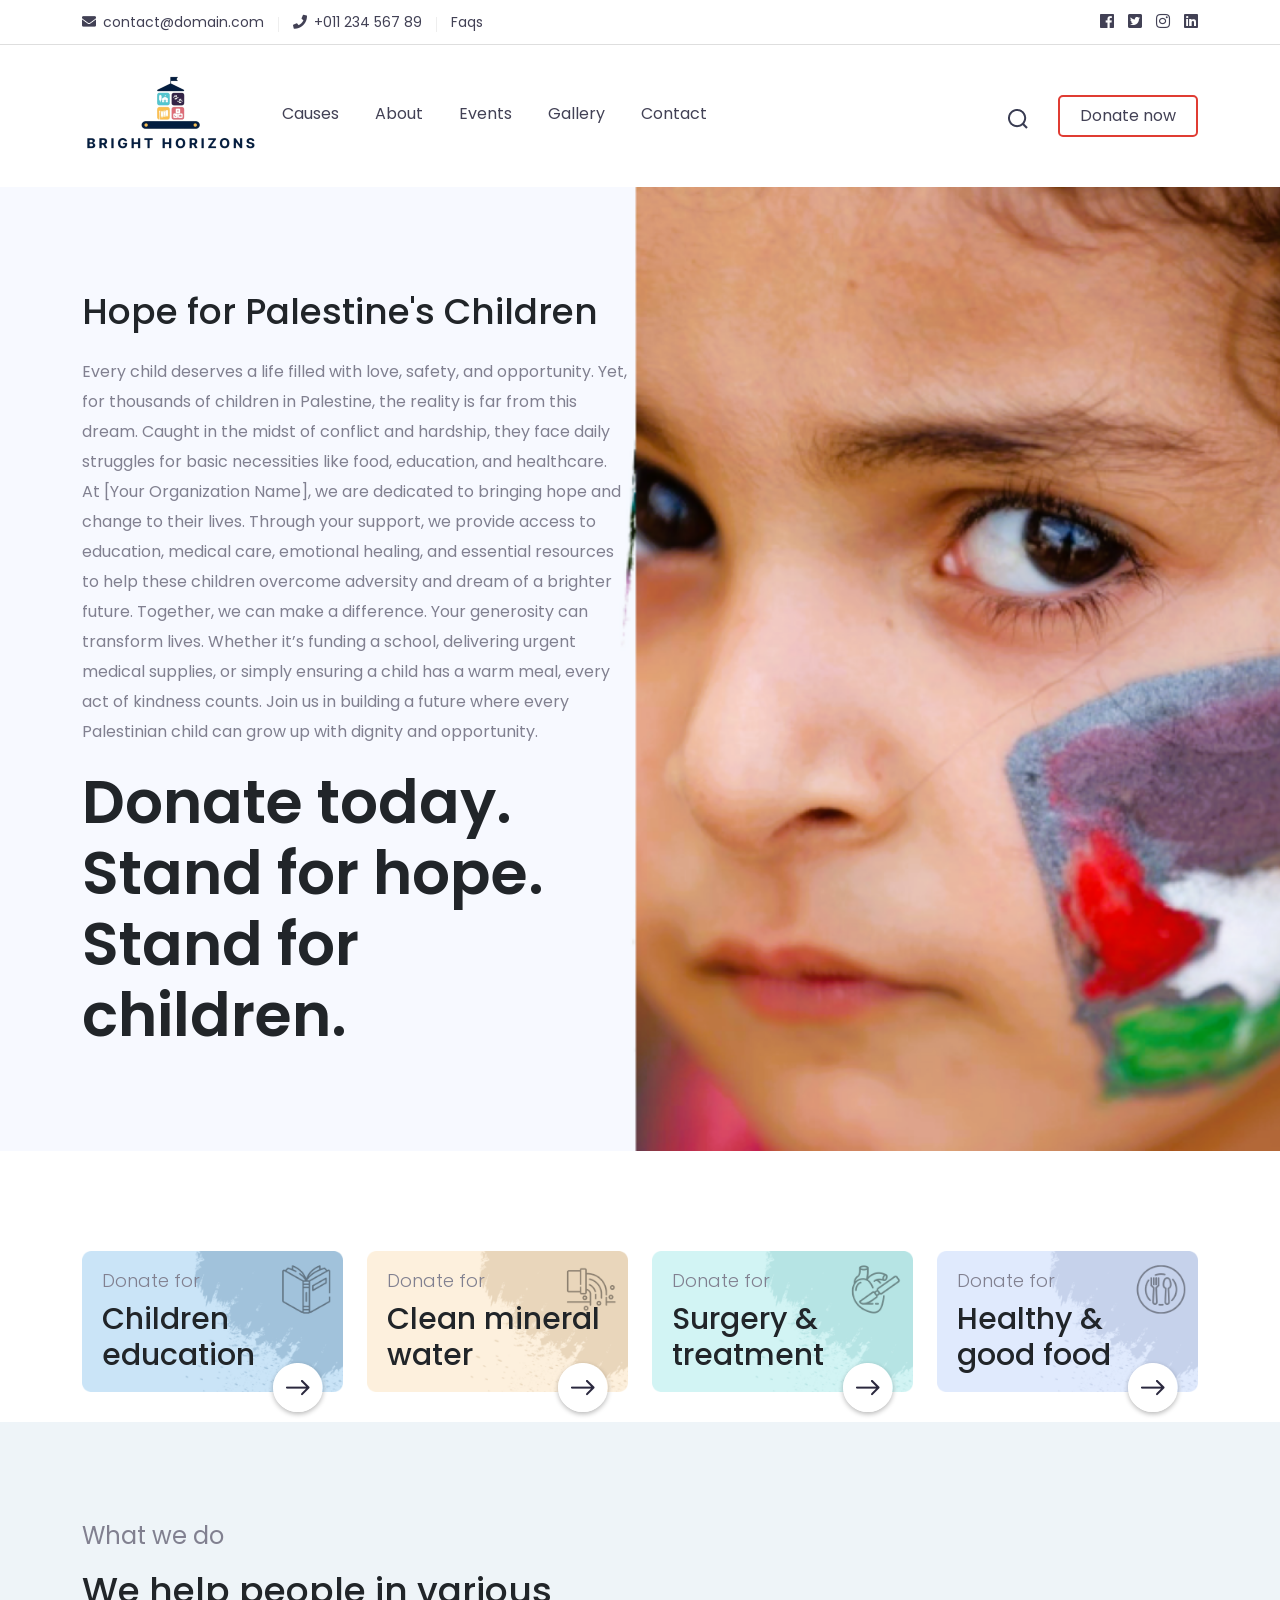
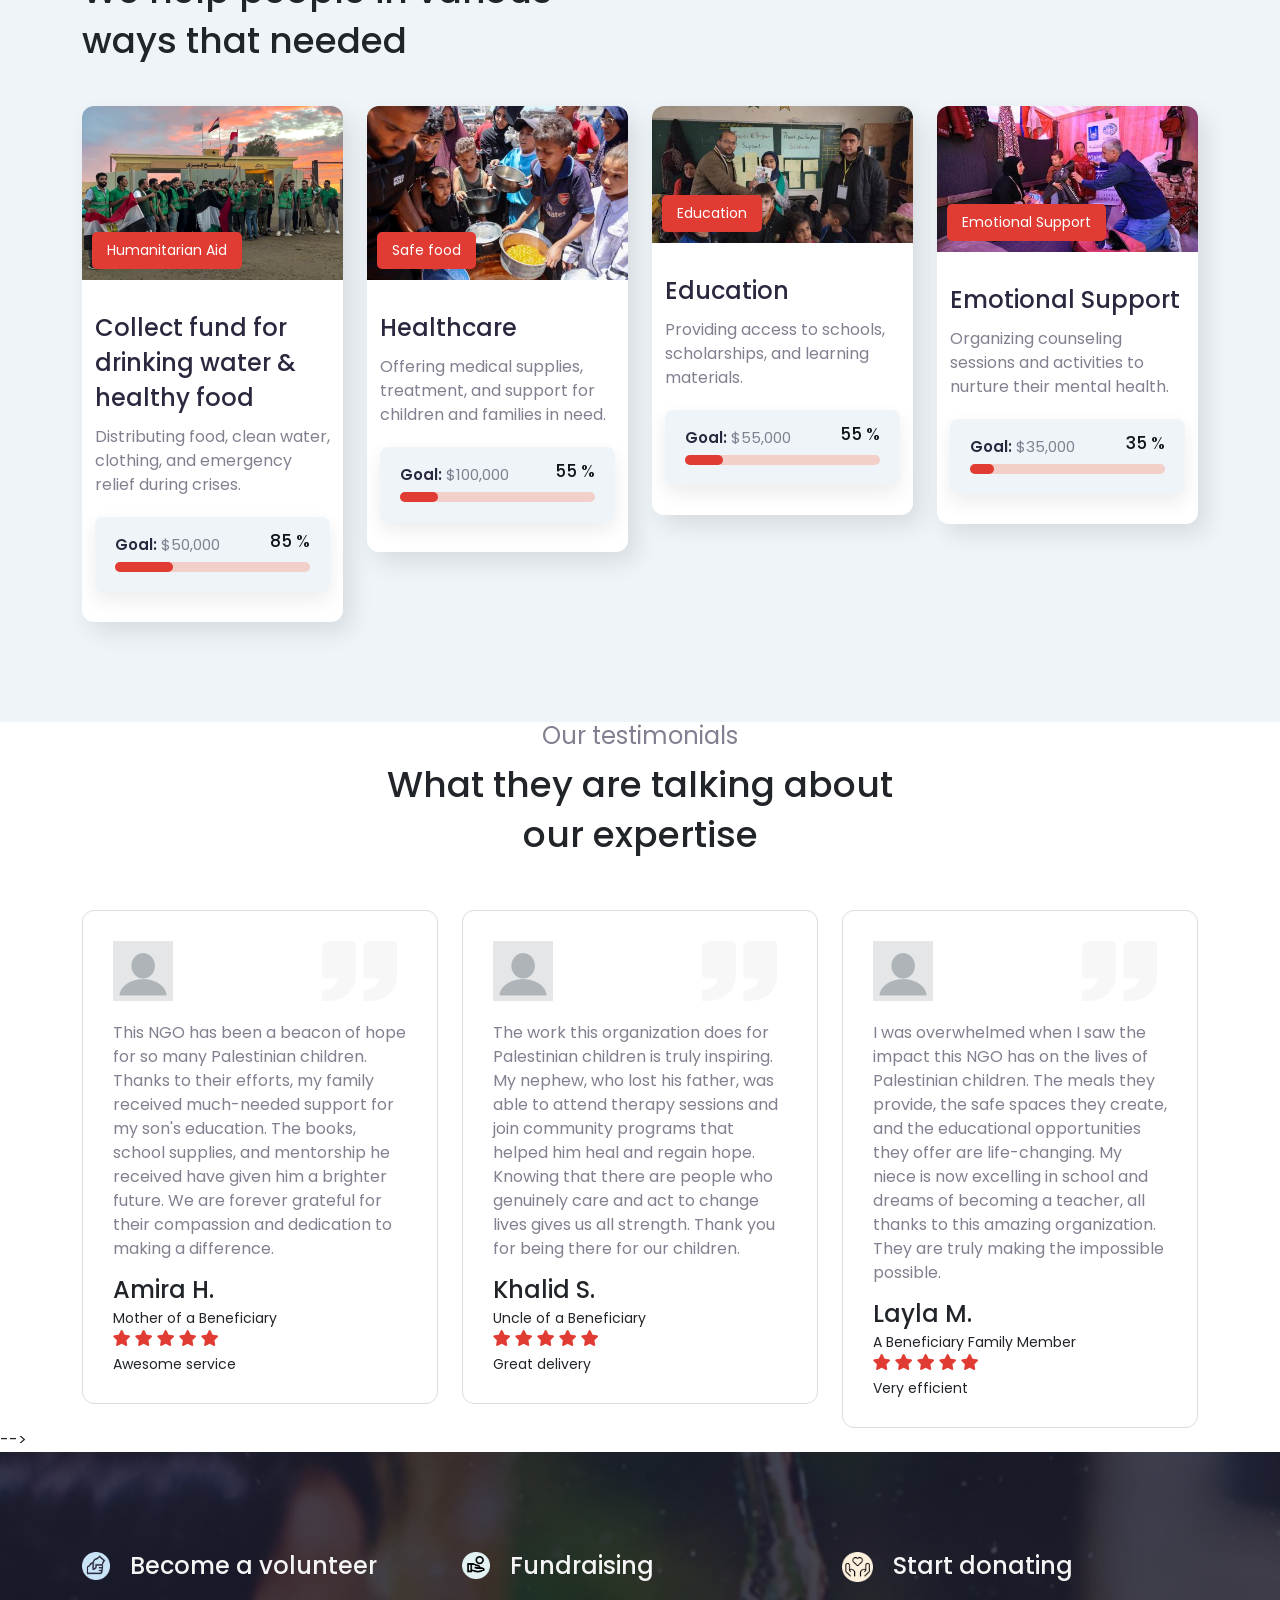
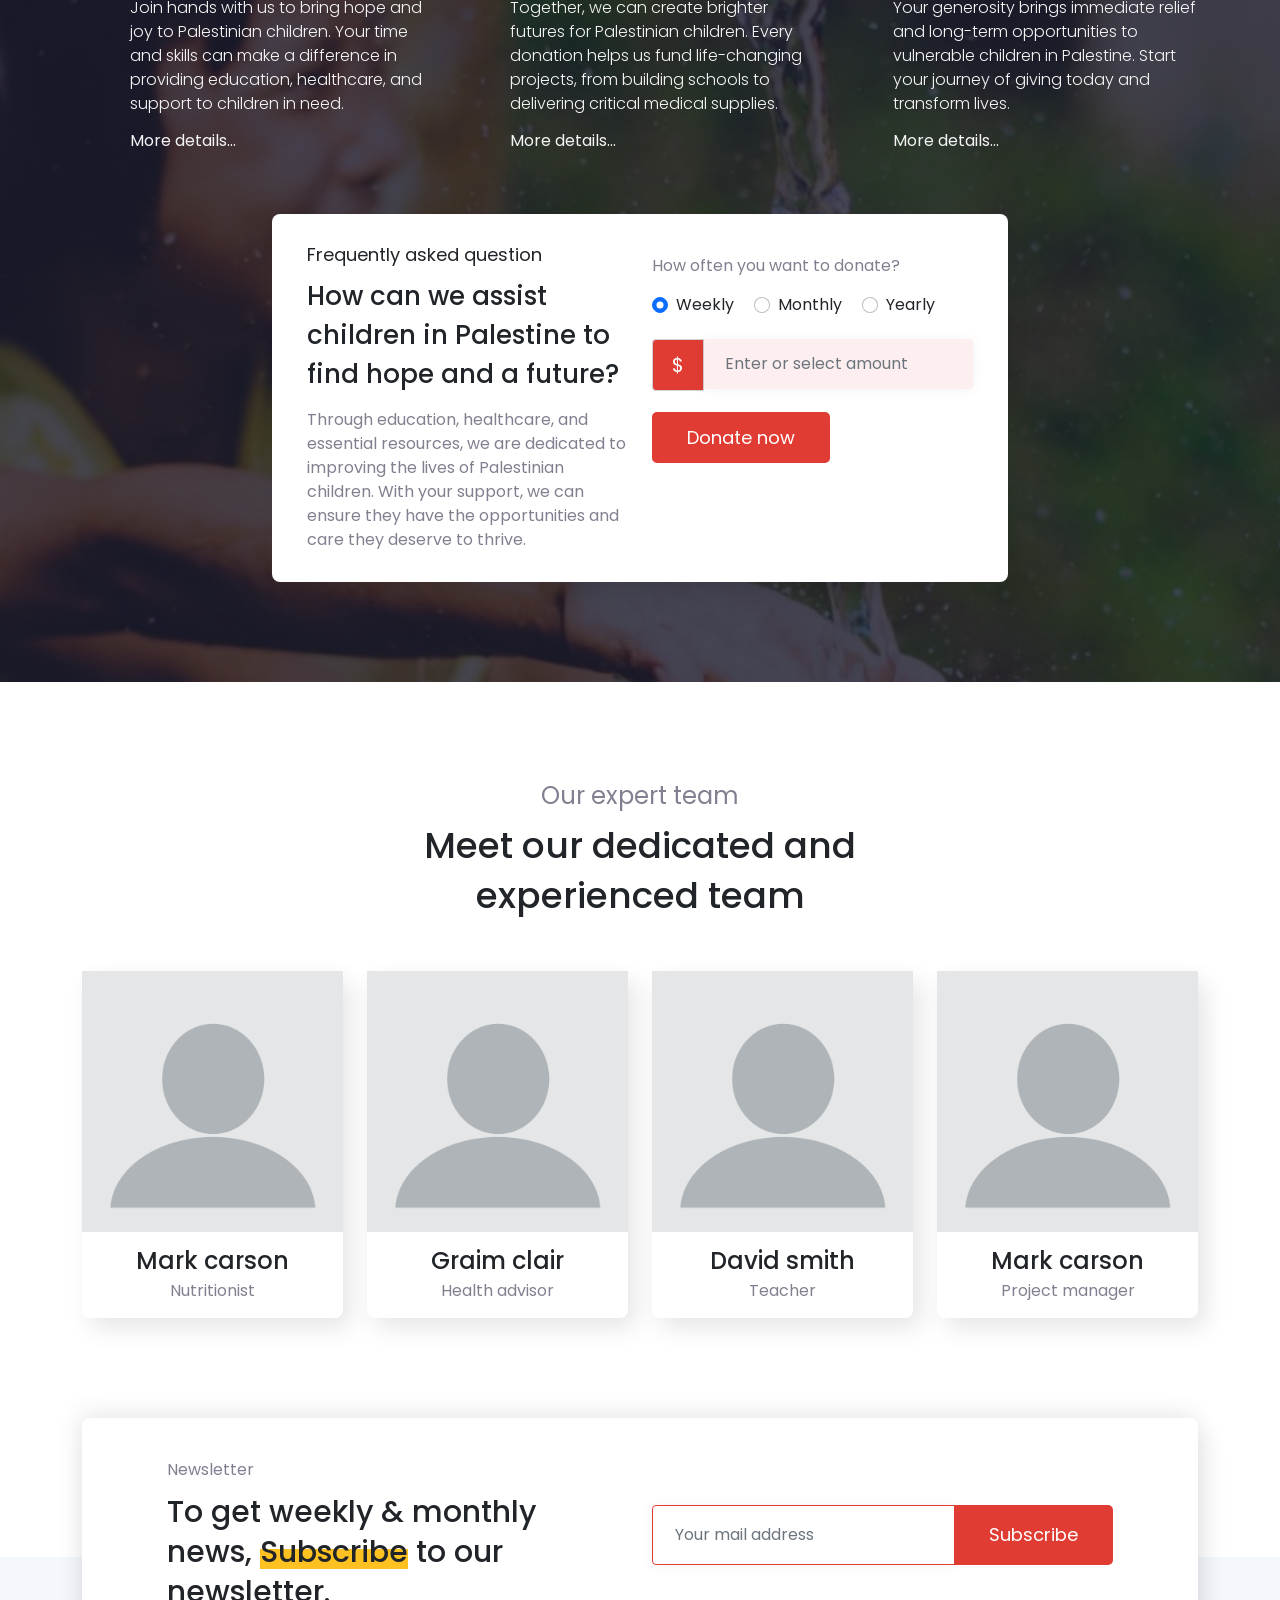
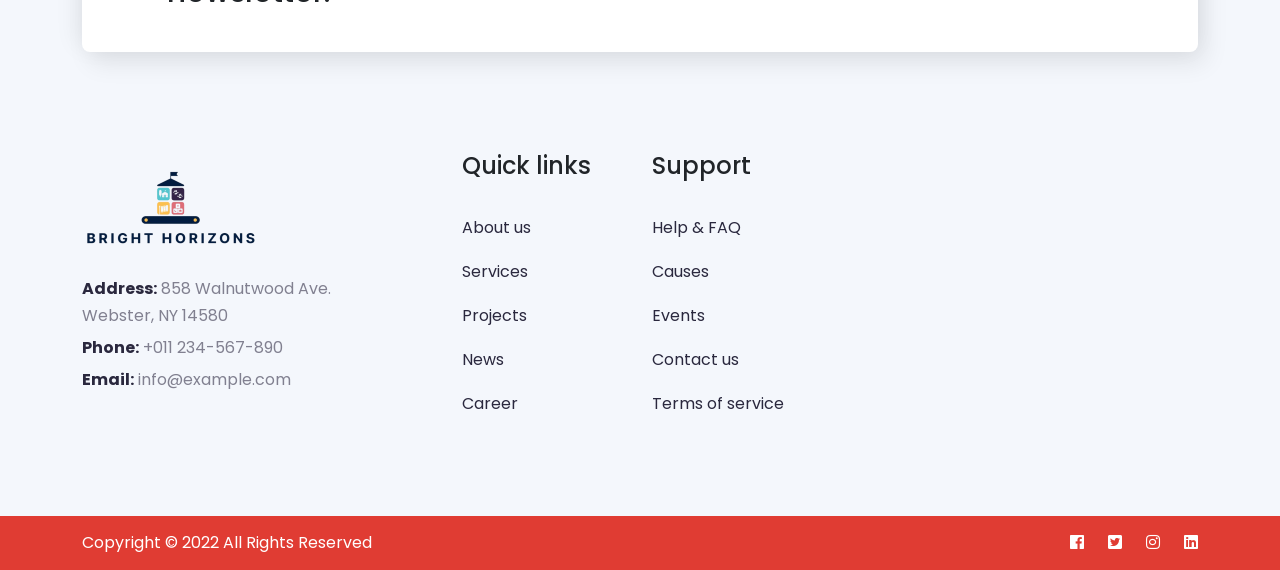
==== index.html @ 4567ab43 "Initial commit" ====
<!DOCTYPE html>
<html lang="zxx">


<!-- Mirrored from andit.co/projects/html/jago-welfare/index-3.html by HTTrack Website Copier/3.x [XR&CO'2014], Tue, 05 Nov 2024 15:38:52 GMT -->
<head>
    <meta charset="utf-8">
    <meta name="viewport" content="width=device-width, initial-scale=1, shrink-to-fit=no">
    <!-- Title -->
    <title>Home - Jago Welfare </title>
    <!-- Bootstrap css -->
    <link rel="stylesheet" href="assets/css/bootstrap.min.css" />
    <!-- animate css -->
    <link rel="stylesheet" href="assets/css/animate.min.css" />
    <!-- Fontawesome css -->
    <link rel="stylesheet" href="assets/css/fontawesome.all.min.css" />
    <!-- owl.carousel css -->
    <link rel="stylesheet" href="assets/css/owl.carousel.min.css" />
    <!-- owl.theme.default css -->
    <link rel="stylesheet" href="assets/css/owl.theme.default.min.css" />
    <!-- Magnific popup css -->
    <link rel="stylesheet" href="assets/css/magnific-popup.min.css" />
    <!-- navber css -->
    <link rel="stylesheet" href="assets/css/navber.css" />
    <!-- meanmenu css -->
    <link rel="stylesheet" href="assets/css/meanmenu.css" />
    <!-- Style css -->
    <link rel="stylesheet" href="assets/css/style.css" />
    <!-- Responsive css -->
    <link rel="stylesheet" href="assets/css/responsive.css" />
    <!-- Favicon -->
    <link rel="icon" type="image/png" href="assets/img/favicon.png">
</head>

<body>
    <!-- preloader Area -->
    <div class="preloader">
        <div class="d-table">
            <div class="d-table-cell">
                <div class="lds-spinner">
                    <div></div>
                    <div></div>
                    <div></div>
                    <div></div>
                    <div></div>
                    <div></div>
                    <div></div>
                    <div></div>
                    <div></div>
                    <div></div>
                    <div></div>
                    <div></div>
                </div>
            </div>
        </div>
    </div>

    <!-- Header Area -->
    <div class="main_header_arae" id="header-placeholder"></div>

    <!-- search -->
    <div class="search-overlay">
        <div class="d-table">
            <div class="d-table-cell">
                <div class="search-overlay-layer"></div>
                <div class="search-overlay-layer"></div>
                <div class="search-overlay-layer"></div>
                <div class="search-overlay-close">
                    <span class="search-overlay-close-line"></span>
                    <span class="search-overlay-close-line"></span>
                </div>
                <div class="search-overlay-form">
                    <form>
                        <input type="text" class="input-search" placeholder="Search here...">
                        <button type="button"><i class="fas fa-search"></i></button>
                    </form>
                </div>
            </div>
        </div>
    </div>

    <!-- Banner Area -->
    <section id="home_three_banner">
        <div class="container">
            <div class="row">
                <div class="col-lg-6 col-md-10 col-sm-12 col-12">
                    <div class="banner_three_text">
                        <h2>Hope for Palestine's Children</h2>
                        
                        <p>Every child deserves a life filled with love, safety, and opportunity. 
                            Yet, for thousands of children in Palestine, the reality is far from this 
                            dream. Caught in the midst of conflict and hardship, they face daily 
                            struggles for basic necessities like food, education, and healthcare.
                            At [Your Organization Name], we are dedicated to bringing hope and 
                            change to their lives. Through your support, we provide access to 
                            education, medical care, emotional healing, and essential resources 
                            to help these children overcome adversity and dream of a brighter future.
                            Together, we can make a difference.
                            Your generosity can transform lives. Whether it’s funding a school, 
                            delivering urgent medical supplies, or simply ensuring a child has a 
                            warm meal, every act of kindness counts. Join us in building a future 
                            where every Palestinian child can grow up with dignity and opportunity.</p>
                            <h1>Donate today. Stand for hope. Stand for children.</h1>
                        <!-- <div class="home_three_banner_button">
                            <a href="about.html" class="btn btn_theme btn_md">Learn more</a>
                            <a href="https://vimeo.com/45830194" class="vedio_btn popup-vimeo"><i
                                    class="fa fa-play"></i>How we work</a>
                        </div> -->
                    </div>
                </div>
            </div>
        </div>
    </section>

    <!-- About Top Area -->
    <section id="about_three_top_area" class="section_padding_top">
        <div class="container">
            <div class="row">
                <div class="col-lg-3 col-md-6 col-sm-6 col-12">
                    <div class="about_three_top_boxed">
                        <div class="about_three_top_boxed_img">
                            <img src="assets/img/home-3/common/about-top-1.png" alt="img">
                        </div>
                        <div class="about_three_top_boxed_text">
                            <h5>Donate for</h5>
                            <h3>Children <span>education</span></h3>
                        </div>
                        <div class="about_three_top_boxed_icon">
                            <a href="make-donation.html"><img src="assets/img/icon/arrow_right.png" alt="img"></a>
                        </div>
                    </div>
                </div>
                <div class="col-lg-3 col-md-6 col-sm-6 col-12">
                    <div class="about_three_top_boxed">
                        <div class="about_three_top_boxed_img">
                            <img src="assets/img/home-3/common/about-top-2.png" alt="img">
                        </div>
                        <div class="about_three_top_boxed_text">
                            <h5>Donate for</h5>
                            <h3>Clean mineral <span>water</span></h3>
                        </div>
                        <div class="about_three_top_boxed_icon">
                            <a href="make-donation.html"><img src="assets/img/icon/arrow_right.png" alt="img"></a>
                        </div>
                    </div>
                </div>
                <div class="col-lg-3 col-md-6 col-sm-6 col-12">
                    <div class="about_three_top_boxed">
                        <div class="about_three_top_boxed_img">
                            <img src="assets/img/home-3/common/about-top-3.png" alt="img">
                        </div>
                        <div class="about_three_top_boxed_text">
                            <h5>Donate for</h5>
                            <h3>Surgery & <span>treatment</span></h3>
                        </div>
                        <div class="about_three_top_boxed_icon">
                            <a href="make-donation.html"><img src="assets/img/icon/arrow_right.png" alt="img"></a>
                        </div>
                    </div>
                </div>
                <div class="col-lg-3 col-md-6 col-sm-6 col-12">
                    <div class="about_three_top_boxed">
                        <div class="about_three_top_boxed_img">
                            <img src="assets/img/home-3/common/about-top-4.png" alt="img">
                        </div>
                        <div class="about_three_top_boxed_text">
                            <h5>Donate for</h5>
                            <h3>Healthy & <span> good food</span></h3>
                        </div>
                        <div class="about_three_top_boxed_icon">
                            <a href="make-donation.html"><img src="assets/img/icon/arrow_right.png" alt="img"></a>
                        </div>
                    </div>
                </div>
            </div>
        </div>
    </section>

    <!-- Service Area -->
    <section id="service_area_thre" class="section_padding bg-color">
        <div class="container">
            <div class="row align-items-center">
                <div class="col-lg-6">
                    <div class="service_three_heading">
                        <h3>What we do</h3>
                        <h2>We help people in various ways that needed</h2>
                    </div>
                </div>
                
            </div>
            <div class="row">
                <div class="col-lg-3 col-md-4 col-sm-12 col-12">
                    <div class="case_boxed_wrapper causes_boxed_three">
                        <div class="case_boxed_img">
                            <a href="causes.html"><img src="assets/img/causes/causes1.png" alt="img"></a>
                            <span class="causes_badge bg-theme">Humanitarian Aid</span>
                        </div>
                        <div class="causes_boxed_text">
                            <div class="causes_boxed_text_left">
                                <h3><a href="causes.html">Collect fund for drinking water & healthy food</a></h3>
                                <p>Distributing food, clean water, clothing, and emergency relief during crises.</p>
                            </div>
                            <div class="class-full causes_pro_bar progress_bar">
                                <div class="class-full-bar-box">
                                    <h3 class="h3-title">Goal: <span>$50,000</span></h3>
                                    <div class="class-full-bar-percent">
                                        <h2><span class="counting-data" data-count="85">85</span>
                                            <span>%</span>
                                        </h2>
                                    </div>
                                    <div class="skill-bar class-bar" data-width="85%">
                                        <div class="skill-bar-inner class-bar-in"></div>
                                    </div>
                                </div>
                            </div>
                        </div>
                    </div>
                </div>
                <div class="col-lg-3 col-md-4 col-sm-12 col-12">
                    <div class="case_boxed_wrapper causes_boxed_three">
                        <div class="case_boxed_img">
                            <a href="causes.html"><img src="assets/img/causes/causes3.jpg" alt="img"></a>
                            <span class="causes_badge bg-theme">Safe food</span>
                        </div>
                        <div class="causes_boxed_text">
                            <div class="causes_boxed_text_left">
                                <h3><a href="causes.html">Healthcare</a></h3>
                                <p>Offering medical supplies, treatment, and support for children and families in need.</p>
                            </div>
                            <div class="class-full causes_pro_bar progress_bar">
                                <div class="class-full-bar-box">
                                    <h3 class="h3-title">Goal: <span>$100,000</span></h3>
                                    <div class="class-full-bar-percent">
                                        <h2><span class="counting-data" data-count="55">55</span>
                                            <span>%</span>
                                        </h2>
                                    </div>
                                    <div class="skill-bar class-bar" data-width="55%">
                                        <div class="skill-bar-inner class-bar-in"></div>
                                    </div>
                                </div>
                            </div>
                        </div>
                    </div>
                </div>
                <div class="col-lg-3 col-md-4 col-sm-12 col-12">
                    <div class="case_boxed_wrapper causes_boxed_three">
                        <div class="case_boxed_img">
                            <a href="causes.html"><img src="assets/img/causes/causes2.jpg" alt="img"></a>
                            <span class="causes_badge bg-theme">Education</span>
                        </div>
                        <div class="causes_boxed_text">
                            <div class="causes_boxed_text_left">
                                <h3><a href="causes.html">Education</a></h3>
                                <p>Providing access to schools, scholarships, and learning materials.</p>
                            </div>
                            <div class="class-full causes_pro_bar progress_bar">
                                <div class="class-full-bar-box">
                                    <h3 class="h3-title">Goal: <span>$55,000</span></h3>
                                    <div class="class-full-bar-percent">
                                        <h2><span class="counting-data" data-count="55">55</span>
                                            <span>%</span>
                                        </h2>
                                    </div>
                                    <div class="skill-bar class-bar" data-width="55%">
                                        <div class="skill-bar-inner class-bar-in"></div>
                                    </div>
                                </div>
                            </div>
                        </div>
                    </div>
                </div>
                <div class="col-lg-3 col-md-4 col-sm-12 col-12">
                    <div class="case_boxed_wrapper causes_boxed_three">
                        <div class="case_boxed_img">
                            <a href="causes.html"><img src="assets/img/causes/causes4.jpg" alt="img"></a>
                            <span class="causes_badge bg-theme">Emotional Support</span>
                        </div>
                        <div class="causes_boxed_text">
                            <div class="causes_boxed_text_left">
                                <h3><a href="causes.html">Emotional Support</a></h3>
                                <p>Organizing counseling sessions and activities to nurture their mental health.</p>
                            </div>
                            <div class="class-full causes_pro_bar progress_bar">
                                <div class="class-full-bar-box">
                                    <h3 class="h3-title">Goal: <span>$35,000</span></h3>
                                    <div class="class-full-bar-percent">
                                        <h2><span class="counting-data" data-count="35">35</span>
                                            <span>%</span>
                                        </h2>
                                    </div>
                                    <div class="skill-bar class-bar" data-width="35%">
                                        <div class="skill-bar-inner class-bar-in"></div>
                                    </div>
                                </div>
                            </div>
                        </div>
                    </div>
                </div>
            </div>
        </div>
    </section>

        <div class="container">
            <div class="row">
                <div class="col-lg-6 offset-lg-3 col-md-12 col-sm-12 col-12">
                    <div class="section_heading_two">
                        <h3>Our testimonials</h3>
                        <h2>What they are talking about our expertise</h2>
                    </div>
                </div>
            </div>
            <div class="row">
                <div class="col-lg-4 col-md-6 col-sm-12 col-12">
                    <div class="testimonial_three_boxed">
                        <img src="assets/img/home-3/common/quate.png" alt="icon" class="test_quate_area">
                        <img src="assets/img/home-3/common/test-4.png" alt="img">
                        <p>This NGO has been a beacon of hope for so many Palestinian children. 
                            Thanks to their efforts, my family received much-needed support for 
                            my son's education. The books, school supplies, and mentorship he received 
                            have given him a brighter future. We are forever grateful for their compassion 
                            and dedication to making a difference.</p>
                        <div class="test_three_bottom">
                            <div class="test_three_bottom_left">
                                <h3>Amira H. </h3>
                                <h6>Mother of a Beneficiary</h6>
                            </div>
                            <div class="test_three_bottom_right">
                                <div class="test_three_icon">
                                    <i class="fas fa-star"></i>
                                    <i class="fas fa-star"></i>
                                    <i class="fas fa-star"></i>
                                    <i class="fas fa-star"></i>
                                    <i class="fas fa-star"></i>
                                </div>
                                <h6>Awesome service</h6>
                            </div>
                        </div>
                    </div>
                </div>
                <div class="col-lg-4 col-md-6 col-sm-12 col-12">
                    <div class="testimonial_three_boxed">
                        <img src="assets/img/home-3/common/quate.png" alt="icon" class="test_quate_area">
                        <img src="assets/img/home-3/common/test-4.png" alt="img">
                        <p>The work this organization does for Palestinian children is truly inspiring. 
                            My nephew, who lost his father, was able to attend therapy sessions and join 
                            community programs that helped him heal and regain hope. Knowing that there 
                            are people who genuinely care and act to change lives gives us all strength. 
                            Thank you for being there for our children.</p>
                        <div class="test_three_bottom">
                            <div class="test_three_bottom_left">
                                <h3>Khalid S.</h3>
                                <h6>Uncle of a Beneficiary</h6>
                            </div>
                            <div class="test_three_bottom_right">
                                <div class="test_three_icon">
                                    <i class="fas fa-star"></i>
                                    <i class="fas fa-star"></i>
                                    <i class="fas fa-star"></i>
                                    <i class="fas fa-star"></i>
                                    <i class="fas fa-star"></i>
                                </div>
                                <h6>Great delivery</h6>
                            </div>
                        </div>
                    </div>
                </div>
                <div class="col-lg-4 col-md-6 col-sm-12 col-12">
                    <div class="testimonial_three_boxed">
                        <img src="assets/img/home-3/common/quate.png" alt="icon" class="test_quate_area">
                        <img src="assets/img/home-3/common/test-4.png" alt="img">
                        <p>I was overwhelmed when I saw the impact this NGO has on the lives of 
                            Palestinian children. The meals they provide, the safe spaces they create, 
                            and the educational opportunities they offer are life-changing. My niece 
                            is now excelling in school and dreams of becoming a teacher, all thanks to 
                            this amazing organization. They are truly making the impossible possible.</p>
                        <div class="test_three_bottom">
                            <div class="test_three_bottom_left">
                                <h3>Layla M.</h3>
                                <h6>A Beneficiary Family Member</h6>
                            </div>
                            <div class="test_three_bottom_right">
                                <div class="test_three_icon">
                                    <i class="fas fa-star"></i>
                                    <i class="fas fa-star"></i>
                                    <i class="fas fa-star"></i>
                                    <i class="fas fa-star"></i>
                                    <i class="fas fa-star"></i>
                                </div>
                                <h6>Very efficient</h6>
                            </div>
                        </div>
                    </div>
                </div>
            </div>
        </div>
    </section> -->

    <!-- Middel Area -->
    <section id="middel_area_wrapper" class="section_padding">
        <div class="container">
            <div class="row">
                <div class="col-lg-4">
                    <div class="middel_area_Wrapper_box">
                        <div class="middel_area_box_icon">
                            <img src="assets/img/icon/hands.png" alt="img">
                        </div>
                        <div class="middel_area_box_text">
                            <h3>Become a volunteer</h3>
                            <p>Join hands with us to bring hope and joy to Palestinian children. 
                                Your time and skills can make a difference in providing education, 
                                healthcare, and support to children in need.</p>
                            <a href="about.html">More details...</a>
                        </div>
                    </div>
                </div>
                <div class="col-lg-4">
                    <div class="middel_area_Wrapper_box">
                        <div class="middel_area_box_icon">
                            <img src="assets/img/icon/hand-ronud.png" alt="img">
                        </div>
                        <div class="middel_area_box_text">
                            <h3>Fundraising</h3>
                            <p>Together, we can create brighter futures for Palestinian children. 
                                Every donation helps us fund life-changing projects, from building 
                                schools to delivering critical medical supplies.</p>
                            <a href="about.html">More details...</a>
                        </div>
                    </div>
                </div>
                <div class="col-lg-4">
                    <div class="middel_area_Wrapper_box">
                        <div class="middel_area_box_icon">
                            <img src="assets/img/icon/hand-love.png" alt="img">
                        </div>
                        <div class="middel_area_box_text">
                            <h3>Start donating</h3>
                            <p>Your generosity brings immediate relief and long-term 
                                opportunities to vulnerable children in Palestine. Start 
                                your journey of giving today and transform lives.</p>
                            <a href="about.html">More details...</a>
                        </div>
                    </div>
                </div>
            </div>
            <div class="row">
                <div class="col-lg-8 offset-lg-2">
                    <div class="middal_area_center_wrapper">
                        <div class="row">
                            <div class="col-lg-6">
                                <div class="middal_area_center_left">
                                    <h5>Frequently asked question</h5>
                                    <h3>How can we assist children in Palestine to find hope and a future?</h3>
                                    <p>Through education, healthcare, and essential resources, we 
                                        are dedicated to improving the lives of Palestinian children. 
                                        With your support, we can ensure they have the opportunities 
                                        and care they deserve to thrive.</p>

                                </div>
                            </div>
                            <div class="col-lg-6">
                                <div class="middal_area_center_right">
                                    <div class="donate_two_right_wrapper">
                                        <p>How often you want to donate?</p>
                                        <div class="donate_form_two">
                                            <form action="#!">
                                                <div class="donate_monthly_wrapper">
                                                    <div class="form-check">
                                                        <input class="form-check-input" type="radio"
                                                            name="flexRadioDefault" id="flexRadioDefault1" checked>
                                                        <label class="form-check-label" for="flexRadioDefault1">
                                                            Weekly
                                                        </label>
                                                    </div>
                                                    <div class="form-check">
                                                        <input class="form-check-input" type="radio"
                                                            name="flexRadioDefault" id="flexRadioDefault2">
                                                        <label class="form-check-label" for="flexRadioDefault2">
                                                            Monthly
                                                        </label>
                                                    </div>
                                                    <div class="form-check">
                                                        <input class="form-check-input" type="radio"
                                                            name="flexRadioDefault" id="flexRadioDefault3">
                                                        <label class="form-check-label" for="flexRadioDefault3">
                                                            Yearly
                                                        </label>
                                                    </div>
                                                </div>
                                                <div class="input-group mb-3">
                                                    <span class="input-group-text">$</span>
                                                    <input type="text" class="form-control"
                                                        placeholder="Enter or select amount">
                                                </div>
                                                <div class="donate_submit_btn">
                                                    <button class="btn btn_theme btn_md">Donate now</button>
                                                </div>
                                            </form>
                                        </div>
                                    </div>
                                </div>
                            </div>
                        </div>
                    </div>
                </div>
            </div>
        </div>
    </section>

    <!-- Team Area -->
    <section id="team_area_three" class="section_padding">
        <div class="container">
            <div class="row">
                <div class="col-lg-6 offset-lg-3 col-md-12 col-sm-12 col-12">
                    <div class="section_heading_two">
                        <h3>Our expert team</h3>
                        <h2>Meet our dedicated and experienced team</h2>
                    </div>
                </div>
            </div>
            <div class="row">
                <div class="col-lg-3 col-md-6 col-sm-12 col-12">
                   <div class="team_area_three">
                        <div class="team_area_three_img">
                            <img src="assets/img/home-3/team/blank-profile-picture-973460_1920.png" alt="img">
                            <ul >
                                <li><a href="%21.html#"><i class="fab fa-facebook-f"></i></a></li>
                                <li><a href="%21.html#"><i class="fab fa-twitter"></i></a></li>
                                <li><a href="%21.html#"><i class="fab fa-instagram"></i></a></li>
                                <li><a href="%21.html#"><i class="fab fa-linkedin-in"></i></a></li>
                            </ul>
                        </div>
                        <div class="team_area_three_content">
                            <h3>Mark carson</h3>
                            <p>Nutritionist</p>
                        </div>
                   </div>
                </div>
                <div class="col-lg-3 col-md-6 col-sm-12 col-12">
                    <div class="team_area_three">
                         <div class="team_area_three_img">
                             <img src="assets/img/home-3/team/blank-profile-picture-973460_1920.png" alt="img">
                             <ul >
                                <li><a href="%21.html#"><i class="fab fa-facebook-f"></i></a></li>
                                <li><a href="%21.html#"><i class="fab fa-twitter"></i></a></li>
                                <li><a href="%21.html#"><i class="fab fa-instagram"></i></a></li>
                                <li><a href="%21.html#"><i class="fab fa-linkedin-in"></i></a></li>
                            </ul>
                         </div>
                         <div class="team_area_three_content">
                             <h3>Graim clair</h3>
                             <p>Health advisor</p>
                         </div>
                    </div>
                 </div>
                 <div class="col-lg-3 col-md-6 col-sm-12 col-12">
                    <div class="team_area_three">
                         <div class="team_area_three_img">
                             <img src="assets/img/home-3/team/blank-profile-picture-973460_1920.png" alt="img">
                             <ul >
                                <li><a href="%21.html#"><i class="fab fa-facebook-f"></i></a></li>
                                <li><a href="%21.html#"><i class="fab fa-twitter"></i></a></li>
                                <li><a href="%21.html#"><i class="fab fa-instagram"></i></a></li>
                                <li><a href="%21.html#"><i class="fab fa-linkedin-in"></i></a></li>
                            </ul>
                         </div>
                         <div class="team_area_three_content">
                             <h3>David smith</h3>
                             <p>Teacher</p>
                         </div>
                    </div>
                 </div>
                 <div class="col-lg-3 col-md-6 col-sm-12 col-12">
                    <div class="team_area_three">
                         <div class="team_area_three_img">
                             <img src="assets/img/home-3/team/blank-profile-picture-973460_1920.png" alt="img">
                             <ul >
                                <li><a href="%21.html#"><i class="fab fa-facebook-f"></i></a></li>
                                <li><a href="%21.html#"><i class="fab fa-twitter"></i></a></li>
                                <li><a href="%21.html#"><i class="fab fa-instagram"></i></a></li>
                                <li><a href="%21.html#"><i class="fab fa-linkedin-in"></i></a></li>
                            </ul>
                         </div>
                         <div class="team_area_three_content">
                             <h3>Mark carson</h3>
                             <p>Project manager</p>
                         </div>
                    </div>
                 </div>
            </div>
        </div>
    </section>


    <!-- Subscribe Area -->
    <div id="footer-placeholder"></div>
    <script src="assets/js/jquery.min.js"></script>
    <!-- Bootstrap js -->
    <script src="assets/js/bootstrap.bundle.js"></script>
    <!-- Meanu js -->
    <script src="assets/js/jquery.meanmenu.js"></script>
    <!-- Magnific Popup js -->
    <script src="assets/js/jquery.magnific-popup.min.js"></script>
    <!-- owl carousel js -->
    <script src="assets/js/owl.carousel.min.js"></script>
    <!-- wow.js -->
    <script src="assets/js/wow.min.js"></script>
    <!-- waypoints.js -->
    <script src="assets/js/waypoints.min.js"></script>
    <!-- counterup.js -->
    <script src="assets/js/jquery.counterup.min.js"></script>
    <!-- Custom js -->
    <script src="assets/js/custom.js"></script>
    <script src="assets/js/custom-progress-bar.js"></script>
    <script src="assets/js/custom-scroll-count.js"></script>
    <script src="assets/js/video.js"></script>
    <script src="assets/js/loader.js"></script>

</body>


<!-- Mirrored from andit.co/projects/html/jago-welfare/index-3.html by HTTrack Website Copier/3.x [XR&CO'2014], Tue, 05 Nov 2024 15:39:10 GMT -->
</html>
---- assets/css/navber.css ----
.topbar-area {
    padding-top: 10px;
    padding-bottom: 10px;
    border-bottom: 1px solid #00000021;
    background-color: transparent;
}

.topbar-list {
    padding: 0;
    margin-bottom: 0
}

.topbar-list li {
    position: relative;
    list-style-type: none;
    display: inline-block;
    color: var(--navber-color);
    margin-right: 25px;
    font-size: 14px;
}


.topbar-list li::before {
    content: "";
    position: absolute;
    top: 5px;
    right: -15px;
    width: 1px;
    height: 15px;
    background-color: #dbdbdb78;
}

.topbar-list li:last-child::before {
    display: none
}

.topbar-list li:last-child {
    margin-right: 0
}

.topbar-list li a {
    color: var(--navber-color);
}

.topbar-list li a:hover {
    color: var(--main-color);
}

.topbar-list li i {
    color: var(--navber-color);
    padding-right: 7px;
}

.topbar-list-right {
    text-align: right;
}

.topbar-list-right li {
    position: relative;
    display: inline-flex;
    margin-right: 10px;
    font-size: 16px;
}

.topbar-list-right li:last-child {
    margin-right: 0px;
}

.topbar-list-right li a {
    color: var(--navber-color);
}

.topbar-list-right li a:hover {
    color: var(--main-color);
}

.main-responsive-nav {
    display: none;
}

.main_header_arae {
    width: 100%;
    z-index: 9999;
    background: #fff;
}

.main-navbar {
    padding: 12px 0;
    position: relative
}

.main-navbar::before {
    position: absolute;
    content: "";
    right: 0;
    top: 0;
    width: 385px;
    height: 100%;
    background-color: var(--optional-color)
}

.main-navbar .navbar {
    -webkit-transition: var(--transition);
    transition: var(--transition);
    padding: 0
}

.main-navbar .navbar .navbar-brand {
    padding: 0 0px 0 0;
    margin: 0;
}

.main-navbar .navbar ul {
    padding-left: 115px;
    list-style-type: none;
    margin-bottom: 0
}

.main-navbar .navbar .navbar-nav .nav-item {
    position: relative;
    margin-left: 15px;
    margin-right: 30px;
}

.main-navbar .navbar .navbar-nav .nav-item a {
    color: #424155;
    font-size: 16px;
    font-weight: 400;
    padding-left: 0;
    padding-right: 0;
    padding-top: 0px;
    padding-bottom: 5px;
    -webkit-transition: var(--transition);
    transition: var(--transition);
    font-family: 'Poppins', sans-serif;
}

.main-navbar .navbar .navbar-nav .nav-item a i {
    font-size: 14px;
    position: relative;
    top: 1px;
    display: inline-block;
    margin-left: 2px;
    margin-right: 0px;
}

.main-navbar .navbar .navbar-nav .nav-item a:hover {
    color: var(--main-color);
}

.main-navbar .navbar .navbar-nav .nav-item:last-child {
    margin-right: 0
}

.main-navbar .navbar .navbar-nav .nav-item:first-child {
    margin-left: 0
}


.main-navbar .navbar .navbar-nav .nav-item .dropdown-menu {
    border: none;
    top: 40px;
    left: 0;
    z-index: 99;
    opacity: 0;
    width: 230px;
    display: block;
    border-radius: 8px;
    padding: 10px 0;
    margin-top: 15px;
    position: absolute;
    visibility: hidden;
    background: #fff;
    -webkit-transition: all .2s ease-in-out;
    transition: all .2s ease-in-out;
    -webkit-box-shadow: 0 0 15px 0 rgba(0, 0, 0, .1);
    box-shadow: 0 0 15px 0 rgba(0, 0, 0, .1)
}

.main-navbar .navbar .navbar-nav .nav-item .dropdown-menu li {
    margin: 0;
    padding: 10px 25px
}


.main-navbar .navbar .navbar-nav .nav-item .dropdown-menu li a {
    padding: 0;
    display: inline-block;
    color: var(--navber-color);
    font-size: 15px;
    font-weight: 500;
    position: relative;
    padding-bottom: 5px;
}

.main-navbar .navbar .navbar-nav .nav-item a:before {
    content: "";
    width: 0;
    height: 1px;
    bottom: 0;
    position: absolute;
    left: auto;
    right: 0;
    z-index: -1;
    -webkit-transition: width .5s cubic-bezier(.25, .8, .25, 1) 0s;
    transition: width .5s cubic-bezier(.25, .8, .25, 1) 0s;
    background: var(--main-color)
}


.main-navbar .navbar .navbar-nav .nav-item a:hover:before,
.main-navbar .navbar .navbar-nav .nav-item a:focus:before,
.main-navbar .navbar .navbar-nav .nav-item a.active:before {
    width: 100%;
    left: 0;
    right: auto
}

.main-navbar .navbar .navbar-nav .nav-item a.active {
    color: var(--main-color);
}

.main-navbar .navbar .navbar-nav .nav-item .dropdown-menu li .dropdown-menu {
    top: 0;
    opacity: 0;
    right: -230px;
    left: auto;
    margin-top: 15px;
    visibility: hidden
}

.main-navbar .navbar .navbar-nav .nav-item .dropdown-menu li .dropdown-menu li a {
    color: var(--navber-color)
}

.main-navbar .navbar .navbar-nav .nav-item .dropdown-menu li a:hover,
.main-navbar .navbar .navbar-nav .nav-item .dropdown-menu li a:focus,
.main-navbar .navbar .navbar-nav .nav-item .dropdown-menu li a.active {
    color: var(--main-color)
}

.main-navbar .navbar .navbar-nav .nav-item .dropdown-menu li .dropdown-menu li a:hover,
.main-navbar .navbar .navbar-nav .nav-item .dropdown-menu li .dropdown-menu li a:focus,
.main-navbar .navbar .navbar-nav .nav-item .dropdown-menu li .dropdown-menu li a.active {
    color: var(--main-color)
}

.main-navbar .navbar .navbar-nav .nav-item .dropdown-menu li .dropdown-menu li .dropdown-menu {
    top: 0;
    opacity: 0;
    left: 230px;
    visibility: hidden
}

.main-navbar .navbar .navbar-nav .nav-item .dropdown-menu li .dropdown-menu li .dropdown-menu li a {
    color: var(--navber-color)
}

.main-navbar .navbar .navbar-nav .nav-item .dropdown-menu li .dropdown-menu li .dropdown-menu li a:hover,
.main-navbar .navbar .navbar-nav .nav-item .dropdown-menu li .dropdown-menu li .dropdown-menu li a:focus,
.main-navbar .navbar .navbar-nav .nav-item .dropdown-menu li .dropdown-menu li .dropdown-menu li a.active {
    color: var(--navber-color)
}

.main-navbar .navbar .navbar-nav .nav-item .dropdown-menu li .dropdown-menu li .dropdown-menu li .dropdown-menu {
    top: 0;
    opacity: 0;
    left: -230px;
    visibility: hidden
}

.main-navbar .navbar .navbar-nav .nav-item .dropdown-menu li .dropdown-menu li .dropdown-menu li .dropdown-menu li a {
    color: var(--navber-color)
}

.main-navbar .navbar .navbar-nav .nav-item .dropdown-menu li .dropdown-menu li .dropdown-menu li .dropdown-menu li a:hover,
.main-navbar .navbar .navbar-nav .nav-item .dropdown-menu li .dropdown-menu li .dropdown-menu li .dropdown-menu li a:focus,
.main-navbar .navbar .navbar-nav .nav-item .dropdown-menu li .dropdown-menu li .dropdown-menu li .dropdown-menu li a.active {
    color: var(--main-color)
}

.main-navbar .navbar .navbar-nav .nav-item .dropdown-menu li .dropdown-menu li .dropdown-menu li .dropdown-menu li .dropdown-menu {
    top: 0;
    opacity: 0;
    left: 230px;
    visibility: hidden
}

.main-navbar .navbar .navbar-nav .nav-item .dropdown-menu li .dropdown-menu li .dropdown-menu li .dropdown-menu li .dropdown-menu li a {
    color: var(--navber-color)
}

.main-navbar .navbar .navbar-nav .nav-item .dropdown-menu li .dropdown-menu li .dropdown-menu li .dropdown-menu li .dropdown-menu li a:hover,
.main-navbar .navbar .navbar-nav .nav-item .dropdown-menu li .dropdown-menu li .dropdown-menu li .dropdown-menu li .dropdown-menu li a:focus,
.main-navbar .navbar .navbar-nav .nav-item .dropdown-menu li .dropdown-menu li .dropdown-menu li .dropdown-menu li .dropdown-menu li a.active {
    color: var(--main-color)
}

.main-navbar .navbar .navbar-nav .nav-item .dropdown-menu li .dropdown-menu li .dropdown-menu li .dropdown-menu li .dropdown-menu li .dropdown-menu {
    top: 0;
    opacity: 0;
    left: -230px;
    visibility: hidden
}

.main-navbar .navbar .navbar-nav .nav-item .dropdown-menu li .dropdown-menu li .dropdown-menu li .dropdown-menu li .dropdown-menu li .dropdown-menu li a {
    color: var(--navber-color)
}

.main-navbar .navbar .navbar-nav .nav-item .dropdown-menu li .dropdown-menu li .dropdown-menu li .dropdown-menu li .dropdown-menu li .dropdown-menu li a:hover,
.main-navbar .navbar .navbar-nav .nav-item .dropdown-menu li .dropdown-menu li .dropdown-menu li .dropdown-menu li .dropdown-menu li .dropdown-menu li a:focus,
.main-navbar .navbar .navbar-nav .nav-item .dropdown-menu li .dropdown-menu li .dropdown-menu li .dropdown-menu li .dropdown-menu li .dropdown-menu li a.active {
    color: #000
}

.main-navbar .navbar .navbar-nav .nav-item .dropdown-menu li .dropdown-menu li .dropdown-menu li .dropdown-menu li .dropdown-menu li .dropdown-menu li .dropdown-menu {
    top: 0;
    opacity: 0;
    left: 230px;
    visibility: hidden
}

.main-navbar .navbar .navbar-nav .nav-item .dropdown-menu li .dropdown-menu li .dropdown-menu li .dropdown-menu li .dropdown-menu li .dropdown-menu li .dropdown-menu li a {
    color: var(--navber-color)
}

.main-navbar .navbar .navbar-nav .nav-item .dropdown-menu li .dropdown-menu li .dropdown-menu li .dropdown-menu li .dropdown-menu li .dropdown-menu li .dropdown-menu li a:hover,
.main-navbar .navbar .navbar-nav .nav-item .dropdown-menu li .dropdown-menu li .dropdown-menu li .dropdown-menu li .dropdown-menu li .dropdown-menu li .dropdown-menu li a:focus,
.main-navbar .navbar .navbar-nav .nav-item .dropdown-menu li .dropdown-menu li .dropdown-menu li .dropdown-menu li .dropdown-menu li .dropdown-menu li .dropdown-menu li a.active {
    color: var(--main-color)
}

.main-navbar .navbar .navbar-nav .nav-item .dropdown-menu li .dropdown-menu li .dropdown-menu li .dropdown-menu li .dropdown-menu li .dropdown-menu li.active a {
    color: var(--main-color)
}

.main-navbar .navbar .navbar-nav .nav-item .dropdown-menu li .dropdown-menu li .dropdown-menu li .dropdown-menu li .dropdown-menu li .dropdown-menu li:hover .dropdown-menu {
    opacity: 1;
    visibility: visible
}

.main-navbar .navbar .navbar-nav .nav-item .dropdown-menu li .dropdown-menu li .dropdown-menu li .dropdown-menu li .dropdown-menu li.active a {
    color: var(--main-color)
}

.main-navbar .navbar .navbar-nav .nav-item .dropdown-menu li .dropdown-menu li .dropdown-menu li .dropdown-menu li .dropdown-menu li:hover .dropdown-menu {
    opacity: 1;
    visibility: visible
}

.main-navbar .navbar .navbar-nav .nav-item .dropdown-menu li .dropdown-menu li .dropdown-menu li .dropdown-menu li.active a {
    color: var(--main-color)
}

.main-navbar .navbar .navbar-nav .nav-item .dropdown-menu li .dropdown-menu li .dropdown-menu li .dropdown-menu li:hover .dropdown-menu {
    opacity: 1;
    visibility: visible
}

.main-navbar .navbar .navbar-nav .nav-item .dropdown-menu li .dropdown-menu li .dropdown-menu li.active a {
    color: var(--main-color)
}

.main-navbar .navbar .navbar-nav .nav-item .dropdown-menu li .dropdown-menu li .dropdown-menu li:hover .dropdown-menu {
    opacity: 1;
    visibility: visible
}

.main-navbar .navbar .navbar-nav .nav-item .dropdown-menu li .dropdown-menu li.active a {
    color: var(--main-color)
}

.main-navbar .navbar .navbar-nav .nav-item .dropdown-menu li .dropdown-menu li:hover .dropdown-menu {
    opacity: 1;
    visibility: visible
}

.main-navbar .navbar .navbar-nav .nav-item .dropdown-menu li.active a {
    color: var(--main-color)
}

.main-navbar .navbar .navbar-nav .nav-item .dropdown-menu li:hover .dropdown-menu {
    opacity: 1;
    visibility: visible;
    margin-top: 0
}

.main-navbar .navbar .navbar-nav .nav-item:hover .dropdown-menu {
    opacity: 1;
    visibility: visible;
    margin-top: 0
}

.main-navbar .navbar .others-options {
    margin-left: 25px
}

.main-navbar .navbar .others-options .option-item {
    margin-right: 30px;
    position: relative
}

.main-navbar .navbar .others-options .option-item::before {
    content: "";
    position: absolute;
    top: 5px;
    right: -15px;
    width: 1px;
    height: 15px;
    background-color: #dbdbdb
}

.main-navbar .navbar .others-options .option-item:first-child {
    margin-right: 35px;
}

.main-navbar .navbar .others-options .option-item:first-child::before {
    display: none
}

.main-navbar .navbar .others-options .option-item:last-child {
    margin-right: 0
}

.main-navbar .navbar .others-options .option-item:last-child::before {
    display: none
}

.main-navbar .navbar .others-options .option-item .search-box {
    position: relative;
    top: 2px
}

.main-navbar .navbar .others-options .option-item .search-box i {
    font-size: 22px;
    -webkit-transition: var(--transition);
    transition: var(--transition);
    color: var(--white-color)
}

.main-navbar .navbar .others-options .option-item .search-box i:hover {
    color: var(--main-color)
}

.main-navbar .navbar .others-options .option-item .user-icon {
    position: relative;
    top: 2px
}

.main-navbar .navbar .others-options .option-item .user-icon i {
    font-size: 22px;
    -webkit-transition: var(--transition);
    transition: var(--transition);
    color: #fff
}

.main-navbar .navbar .others-options .option-item .user-icon i:hover {
    color: var(--main-color)
}

.main-navbar .navbar .others-options .option-item .cart-btn {
    position: relative;
    top: 2px
}

.main-navbar .navbar .others-options .option-item .cart-btn i {
    font-size: 22px;
    color: red;
    -webkit-transition: var(--transition);
    transition: var(--transition);
    color: #fff
}

.main-navbar .navbar .others-options .option-item .cart-btn i:hover {
    color: var(--main-color)
}

.main-navbar .navbar .others-options .option-item .cart-btn span {
    position: absolute;
    top: -5px;
    right: -2px;
    display: inline-block;
    height: 15px;
    width: 15px;
    line-height: 15px;
    background-color: var(--navber-color);
    color: #fff;
    text-align: center;
    font-size: 10px;
    border-radius: 50px
}

.main-navbar .navbar .others-options .option-item .language-option {
    padding: 0
}

.main-navbar .navbar .others-options .option-item .language-option button {
    padding: 0;
    background-color: transparent;
    border: none;
    color: #fff;
    font-size: 16px;
    font-weight: 500;
    padding-right: 22px
}

.main-navbar .navbar .others-options .option-item .language-option button::after {
    display: none
}

.main-navbar .navbar .others-options .option-item .language-option button::before {
    content: "\ea4e";
    display: block;
    position: absolute;
    top: 2px;
    right: 0;
    font-size: 15px;
    border-color: #fff;
    font-family: remixicon
}

.main-navbar .navbar .others-options .option-item .language-option .dropdown-menu[style] {
    -webkit-transform: translateY(30px);
    transform: translateY(30px)
}

.main-navbar .navbar .others-options .option-item .language-option .dropdown-menu[data-bs-popper] {
    right: 0;
    left: auto
}

.main-navbar .navbar .others-options .option-item .language-option .language-dropdown-menu {
    border-radius: 5px;
    border: 0;
    background-color: #fff;
    -webkit-box-shadow: 0 0 1.25rem rgba(108, 118, 134, .1);
    box-shadow: 0 0 1.25rem rgba(108, 118, 134, .1);
    padding: 0;
    margin-top: 10px
}

.main-navbar .navbar .others-options .option-item .language-option .language-dropdown-menu .dropdown-item {
    display: -webkit-box;
    display: -ms-flexbox;
    display: flex;
    -webkit-box-align: center;
    -ms-flex-align: center;
    align-items: center;
    color: var(--paragraph-color);
    font-size: var(--font-size);
    font-weight: 500;
    padding: 10px 20px;
    border-bottom: 1px solid #eee
}

.main-navbar .navbar .others-options .option-item .language-option .language-dropdown-menu .dropdown-item:last-child {
    border-bottom: none
}

.main-navbar .navbar .others-options .option-item .language-option .language-dropdown-menu .dropdown-item:active {
    color: #fff;
    background-color: var(--main-color);
}

.navbar-area.is-sticky {
    position: fixed;
    top: 0;
    left: 0;
    width: 100%;
    z-index: 999;
    -webkit-box-shadow: 0 2px 28px 0 rgba(0, 0, 0, .06);
    box-shadow: 0 2px 28px 0 rgba(0, 0, 0, .06);
    background: var(--white-color) !important;
    -webkit-animation: 500ms ease-in-out 0s normal none 1 running fadeInDown;
    animation: 500ms ease-in-out 0s normal none 1 running fadeInDown;
    -webkit-transition: .6s;
    transition: .6s
}

.others-option-for-responsive {
    display: none
}

.others-option-for-responsive .dot-menu {
    padding: 0 10px;
    height: 30px;
    cursor: pointer;
    z-index: 9991;
    position: absolute;
    right: 52px;
    top: -42px;
    font-weight: 400
}

.others-option-for-responsive .dot-menu .inner {
    display: -webkit-box;
    display: -ms-flexbox;
    display: flex;
    -webkit-box-align: center;
    -ms-flex-align: center;
    align-items: center;
    height: 30px
}

.others-option-for-responsive .dot-menu .inner .circle {
    height: 5px;
    width: 5px;
    border-radius: 100%;
    margin: 0 2px;
    -webkit-transition: var(--transition);
    transition: var(--transition);
    background-color: var(--main-color);
}

.others-option-for-responsive .dot-menu:hover .inner .circle {
    background-color: var(--main-color)
}

.others-option-for-responsive .container {
    position: relative
}

.others-option-for-responsive .container .container {
    position: absolute;
    right: 15px;
    top: 15px;
    max-width: 205px;
    background-color: #fff;
    -webkit-box-shadow: 0 0 15px 0 rgba(0, 0, 0, .1);
    box-shadow: 0 0 15px 0 rgba(0, 0, 0, .1);
    margin-left: auto;
    opacity: 0;
    visibility: hidden;
    -webkit-transition: var(--transition);
    transition: var(--transition);
    -webkit-transform: scaleX(0);
    transform: scaleX(0);
    z-index: 2;
    padding: 15px;
    text-align: center
}

.others-option-for-responsive .container .container.active {
    opacity: 1;
    visibility: visible;
    -webkit-transform: scaleX(1);
    transform: scaleX(1)
}

.others-option-for-responsive .option-inner .others-options {
    margin-left: 25px
}

.others-option-for-responsive .option-inner .others-options .option-item {
    margin-right: 30px;
    position: relative
}

.others-option-for-responsive .option-inner .others-options .option-item::before {
    content: "";
    position: absolute;
    top: 5px;
    right: -15px;
    width: 1px;
    height: 15px;
    background-color: #dbdbdb
}

.others-option-for-responsive .option-inner .others-options .option-item:first-child {
    margin-right: 70px
}

.others-option-for-responsive .option-inner .others-options .option-item:first-child::before {
    display: none
}

.others-option-for-responsive .option-inner .others-options .option-item:last-child {
    margin-right: 0
}

.others-option-for-responsive .option-inner .others-options .option-item:last-child::before {
    display: none
}

.others-option-for-responsive .option-inner .others-options .option-item .search-box {
    position: relative;
    top: 2px
}

.others-option-for-responsive .option-inner .others-options .option-item .search-box i {
    font-size: 22px;
    -webkit-transition: var(--transition);
    transition: var(--transition);
    color: #fff
}

.others-option-for-responsive .option-inner .others-options .option-item .search-box i:hover {
    color: #000
}

.others-option-for-responsive .option-inner .others-options .option-item .user-icon {
    position: relative;
    top: 2px
}

.others-option-for-responsive .option-inner .others-options .option-item .user-icon i {
    font-size: 22px;
    -webkit-transition: var(--transition);
    transition: var(--transition);
    color: #fff
}

.others-option-for-responsive .option-inner .others-options .option-item .user-icon i:hover {
    color: #000
}

.others-option-for-responsive .option-inner .others-options .option-item .cart-btn {
    position: relative;
    top: 2px
}

.others-option-for-responsive .option-inner .others-options .option-item .cart-btn i {
    font-size: 22px;
    color: red;
    -webkit-transition: var(--transition);
    transition: var(--transition);
    color: #fff
}

.others-option-for-responsive .option-inner .others-options .option-item .cart-btn i:hover {
    color: #000
}

.others-option-for-responsive .option-inner .others-options .option-item .cart-btn span {
    position: absolute;
    top: -5px;
    right: -2px;
    display: inline-block;
    height: 15px;
    width: 15px;
    line-height: 15px;
    background-color: #000;
    color: #fff;
    text-align: center;
    font-size: 10px;
    border-radius: 50px
}

.others-option-for-responsive .option-inner .others-options .option-item .language-option {
    padding: 0
}

.others-option-for-responsive .option-inner .others-options .option-item .language-option button {
    padding: 0;
    background-color: transparent;
    border: none;
    color: #fff;
    font-size: var(--font-size);
    font-weight: 500;
    padding-right: 22px
}

.others-option-for-responsive .option-inner .others-options .option-item .language-option button::after {
    display: none
}

.others-option-for-responsive .option-inner .others-options .option-item .language-option button::before {
    content: "\ea4e";
    display: block;
    position: absolute;
    top: 2px;
    right: 0;
    font-size: 15px;
    border-color: #fff;
    font-family: remixicon
}

.others-option-for-responsive .option-inner .others-options .option-item .language-option .dropdown-menu[style] {
    -webkit-transform: translateY(30px);
    transform: translateY(30px)
}

.others-option-for-responsive .option-inner .others-options .option-item .language-option .dropdown-menu[data-bs-popper] {
    right: 0;
    left: auto
}

.others-option-for-responsive .option-inner .others-options .option-item .language-option .language-dropdown-menu {
    border-radius: 5px;
    border: 0;
    background-color: #fff;
    -webkit-box-shadow: 0 0 1.25rem rgba(108, 118, 134, .1);
    box-shadow: 0 0 1.25rem rgba(108, 118, 134, .1);
    padding: 0;
    margin-top: 10px
}

.others-option-for-responsive .option-inner .others-options .option-item .language-option .language-dropdown-menu .dropdown-item {
    display: -webkit-box;
    display: -ms-flexbox;
    display: flex;
    -webkit-box-align: center;
    -ms-flex-align: center;
    align-items: center;
    color: var(--paragraph-color);
    font-size: var(--font-size);
    font-weight: 500;
    padding: 10px 20px;
    border-bottom: 1px solid #eee
}

.others-option-for-responsive .option-inner .others-options .option-item .language-option .language-dropdown-menu .dropdown-item:last-child {
    border-bottom: none
}

.others-option-for-responsive .option-inner .others-options .option-item .language-option .language-dropdown-menu .dropdown-item:active {
    color: #fff;
    background-color: #000
}

.search-overlay {
    position: fixed;
    top: 0;
    right: 0;
    bottom: 0;
    left: 0;
    z-index: 99999;
    opacity: 0;
    visibility: hidden;
    -webkit-transition: all .3s ease-in-out;
    transition: all .3s ease-in-out;
    overflow: hidden
}

.search-overlay .search-overlay-layer {
    position: absolute;
    top: 0;
    right: 0;
    bottom: 0;
    z-index: 1;
    -webkit-transform: translateX(100%);
    transform: translateX(100%)
}

.search-overlay .search-overlay-layer:nth-child(1) {
    left: 0;
    background-color: rgba(0, 0, 0, .5);
    -webkit-transition: all .3s ease-in-out 0s;
    transition: all .3s ease-in-out 0s
}

.search-overlay .search-overlay-layer:nth-child(2) {
    left: 0;
    background-color: rgba(0, 0, 0, .4);
    -webkit-transition: all .3s ease-in-out .3s;
    transition: all .3s ease-in-out .3s
}

.search-overlay .search-overlay-layer:nth-child(3) {
    left: 0;
    background-color: rgba(0, 0, 0, .7);
    -webkit-transition: all .9s ease-in-out .6s;
    transition: all .9s ease-in-out .6s
}

.search-overlay .search-overlay-close {
    position: absolute;
    top: 40px;
    right: 40px;
    width: 50px;
    z-index: 2;
    text-align: center;
    cursor: pointer;
    padding: 10px;
    -webkit-transition: all .9s ease-in-out 1.5s;
    transition: all .9s ease-in-out 1.5s;
    opacity: 0;
    visibility: hidden
}

.search-overlay .search-overlay-close .search-overlay-close-line {
    width: 100%;
    height: 3px;
    float: left;
    margin-bottom: 5px;
    background-color: #fff;
    -webkit-transition: all 500ms ease;
    transition: all 500ms ease
}

.search-overlay .search-overlay-close .search-overlay-close-line:nth-child(1) {
    -webkit-transform: rotate(45deg);
    transform: rotate(45deg)
}

.search-overlay .search-overlay-close .search-overlay-close-line:nth-child(2) {
    margin-top: -7px;
    -webkit-transform: rotate(-45deg);
    transform: rotate(-45deg)
}

.search-overlay .search-overlay-close:hover .search-overlay-close-line {
    background: #fff;
    -webkit-transform: rotate(180deg);
    transform: rotate(180deg)
}

.search-overlay .search-overlay-form {
    -webkit-transition: all .9s ease-in-out 1.4s;
    transition: all .9s ease-in-out 1.4s;
    opacity: 0;
    visibility: hidden;
    position: absolute;
    left: 50%;
    top: 50%;
    -webkit-transform: translateY(-50%) translateX(-50%);
    transform: translateY(-50%) translateX(-50%);
    z-index: 2;
    max-width: 500px;
    width: 500px
}

.search-overlay .search-overlay-form form {
    position: relative
}

.search-overlay .search-overlay-form form .input-search {
    display: block;
    width: 100%;
    height: 60px;
    border: none;
    border-radius: 30px;
    color: var(--paragraph-color);
    padding: 0 0 0 25px;
    font-weight: 500;
    outline: 0
}

.search-overlay .search-overlay-form form .input-search::-webkit-input-placeholder {
    -webkit-transition: var(--transition);
    transition: var(--transition);
    letter-spacing: .5px;
    color: var(--paragraph-color)
}

.search-overlay .search-overlay-form form .input-search:-ms-input-placeholder {
    -webkit-transition: var(--transition);
    transition: var(--transition);
    letter-spacing: .5px;
    color: var(--paragraph-color)
}

.search-overlay .search-overlay-form form .input-search::-ms-input-placeholder {
    -webkit-transition: var(--transition);
    transition: var(--transition);
    letter-spacing: .5px;
    color: var(--paragraph-color)
}

.search-overlay .search-overlay-form form .input-search::placeholder {
    -webkit-transition: var(--transition);
    transition: var(--transition);
    letter-spacing: .5px;
    color: var(--paragraph-color)
}

.search-overlay .search-overlay-form form .input-search:focus::-webkit-input-placeholder {
    color: transparent
}

.search-overlay .search-overlay-form form .input-search:focus:-ms-input-placeholder {
    color: transparent
}

.search-overlay .search-overlay-form form .input-search:focus::-ms-input-placeholder {
    color: transparent
}

.search-overlay .search-overlay-form form .input-search:focus::placeholder {
    color: transparent
}

.search-overlay .search-overlay-form form button {
    display: inline-block;
    position: absolute;
    right: 5px;
    top: 5px;
    width: 50px;
    color: #fff;
    height: 50px;
    border-radius: 50%;
    background-color: #000;
    -webkit-transition: var(--transition);
    transition: var(--transition);
    border: none;
    font-size: 20px;
    line-height: 50px
}

.search-overlay .search-overlay-form form button:hover {
    background-color: var(--main-color);
    color: #fff
}

.search-overlay.search-overlay-active.search-overlay {
    opacity: 1;
    visibility: visible
}

.search-overlay.search-overlay-active.search-overlay .search-overlay-layer {
    -webkit-transform: translateX(0);
    transform: translateX(0)
}

.search-overlay.search-overlay-active.search-overlay .search-overlay-close {
    opacity: 1;
    visibility: visible
}

.search-overlay.search-overlay-active.search-overlay .search-overlay-form {
    opacity: 1;
    visibility: visible
}

@media only screen and (max-width:1199px) {
    .main-responsive-nav {
        display: block
    }

    .main-responsive-nav .main-responsive-menu {
        position: relative
    }

    .main-responsive-nav .main-responsive-menu.mean-container .mean-nav ul {
        font-size: 15px
    }

    .main-responsive-nav .main-responsive-menu.mean-container .mean-nav ul li a.active {
        color: #000
    }

    .main-responsive-nav .main-responsive-menu.mean-container .mean-nav ul li a i {
        display: none
    }

    .main-responsive-nav .main-responsive-menu.mean-container .mean-nav ul li li a {
        font-size: 14px
    }

    .main-responsive-nav .main-responsive-menu.mean-container .others-options {
        display: none !important
    }

    .main-responsive-nav .main-responsive-menu.mean-container .navbar-nav {
        overflow-y: scroll;
        height: 300px;
        -webkit-box-shadow: 0 7px 13px 0 rgba(0, 0, 0, .1);
        box-shadow: 0 7px 13px 0 rgba(0, 0, 0, .1);
        background-color: #fff
    }

    .main-responsive-nav .mean-container a.meanmenu-reveal {
        padding: 4px 0 0;
        color: var(--main-color)
    }

    .main-responsive-nav .mean-container a.meanmenu-reveal span {
        display: block;
        background: var(--main-color);
        height: 2px;
        margin-top: -10px;
        border-radius: 5px;
        position: relative;
        top: 22px;
    }

    .main-responsive-nav .mean-container .mean-bar {
        background-color: unset;
        border-bottom: none
    }

    .main-responsive-nav .mean-container .mean-nav {
        margin-top: 50px
    }

    .main-responsive-nav .logo {
        position: relative;
        z-index: 999;
        width: 50%
    }

    .navbar-area {
        background-color: #fff;
        padding-top: 15px;
        padding-bottom: 15px
    }

    .topbar-area {
        background-color: #fff;
    }


    .main-navbar {
        display: none
    }

    .others-option-for-responsive {
        display: block
    }
}

@media only screen and (max-width:767px) {
    .search-overlay .search-overlay-form {
        max-width: 280px;
        width: 280px
    }

    .search-overlay .search-overlay-close {
        top: 20px;
        right: 20px
    }

    .others-option-for-responsive .container .container {
        max-width: 190px
    }

    .others-option-for-responsive .option-inner .others-options {
        margin-left: 0
    }

    .others-option-for-responsive .option-inner .others-options.d-flex {
        display: inline-block !important
    }

    .others-option-for-responsive .option-inner .others-options .option-item {
        margin-right: 0;
        margin-bottom: 20px
    }

    .others-option-for-responsive .option-inner .others-options .option-item::before {
        display: none
    }

    .others-option-for-responsive .option-inner .others-options .option-item:first-child {
        margin-right: 0
    }

    .others-option-for-responsive .option-inner .others-options .option-item:last-child {
        margin-bottom: 0
    }

    .others-option-for-responsive .option-inner .others-options .option-item .search-box i {
        color: var(--paragraph-color)
    }

    .others-option-for-responsive .option-inner .others-options .option-item .user-icon i {
        color: var(--paragraph-color)
    }

    .others-option-for-responsive .option-inner .others-options .option-item .cart-btn i {
        color: var(--paragraph-color)
    }

    .others-option-for-responsive .option-inner .others-options .option-item .language-option {
        text-align: left
    }

    .others-option-for-responsive .option-inner .others-options .option-item .language-option button {
        color: var(--paragraph-color)
    }

    .topbar-list {
        text-align: center
    }

    .topbar-list li {
        margin-bottom: 10px
    }

    .topbar-list li:last-child {
        margin-bottom: 0
    }

    .topbar-others-options {
        text-align: center;
        margin-top: 10px
    }
}

@media only screen and (min-width:325px) {
    .others-option-for-responsive .dot-menu {
        top: -46px;
        right: 80px;
    }
}

@media only screen and (min-width:768px) and (max-width:991px) {
    .others-option-for-responsive .container .container {
        max-width: 190px
    }

    .others-option-for-responsive .option-inner .others-options {
        margin-left: 0
    }

    .others-option-for-responsive .option-inner .others-options.d-flex {
        display: inline-block !important
    }

    .others-option-for-responsive .option-inner .others-options .option-item {
        margin-right: 0;
        margin-bottom: 20px
    }

    .others-option-for-responsive .option-inner .others-options .option-item::before {
        display: none
    }

    .others-option-for-responsive .option-inner .others-options .option-item:first-child {
        margin-right: 0
    }

    .others-option-for-responsive .option-inner .others-options .option-item:last-child {
        margin-bottom: 0
    }

    .others-option-for-responsive .option-inner .others-options .option-item .search-box i {
        color: var(--paragraph-color)
    }

    .others-option-for-responsive .option-inner .others-options .option-item .user-icon i {
        color: var(--paragraph-color)
    }

    .others-option-for-responsive .option-inner .others-options .option-item .cart-btn i {
        color: var(--paragraph-color)
    }

    .others-option-for-responsive .option-inner .others-options .option-item .language-option {
        text-align: left
    }

    .others-option-for-responsive .option-inner .others-options .option-item .language-option button {
        color: var(--paragraph-color)
    }

    .mean-container .mean-nav ul li a.mean-expand {
        right: 20px
    }

    .topbar-list li {
        margin-right: 25px;
        font-size: 14px;
    }

}

@media only screen and (min-width:992px) and (max-width:1199px) {
    .others-option-for-responsive .container .container {
        max-width: 190px
    }

    .others-option-for-responsive .option-inner .others-options {
        margin-left: 0
    }

    .others-option-for-responsive .option-inner .others-options.d-flex {
        display: inline-block !important
    }

    .others-option-for-responsive .option-inner .others-options .option-item {
        margin-right: 0;
        margin-bottom: 20px
    }

    .others-option-for-responsive .option-inner .others-options .option-item::before {
        display: none
    }

    .others-option-for-responsive .option-inner .others-options .option-item:first-child {
        margin-right: 0
    }

    .others-option-for-responsive .option-inner .others-options .option-item:last-child {
        margin-bottom: 0
    }

    .others-option-for-responsive .option-inner .others-options .option-item .search-box i {
        color: var(--paragraph-color)
    }

    .others-option-for-responsive .option-inner .others-options .option-item .user-icon i {
        color: var(--paragraph-color)
    }

    .others-option-for-responsive .option-inner .others-options .option-item .cart-btn i {
        color: var(--paragraph-color)
    }

    .others-option-for-responsive .option-inner .others-options .option-item .language-option {
        text-align: left
    }

    .others-option-for-responsive .option-inner .others-options .option-item .language-option button {
        color: var(--paragraph-color)
    }

    .mean-container .mean-bar {
        padding: 0 !important;
    }

    .mean-container .mean-nav ul li a.mean-expand {
        right: 25px
    }
}

@media only screen and (min-width:1200px) and (max-width:1399px) {
    .main-navbar .navbar .navbar-nav .nav-item {
        margin-left: 10px;
        margin-right: 26px
    }

    .main-navbar .navbar .others-options .option-item:first-child {
        margin-right: 30px
    }
}

@media only screen and (min-width:1550px) {
    .main-navbar::before {
        width: 575px
    }
}

.mean-menu {
    justify-content: space-between;
}
---- assets/css/meanmenu.css ----
.mean-container .mean-bar {
    float: left;
    width: 100%;
    position: absolute;
    background: 0 0;
    padding: 20px 0 0;
    z-index: 999;
    border-bottom: 1px solid rgba(0, 0, 0, .03);
    height: 55px;
    top: 17px;
}

.mean-container a.meanmenu-reveal {
    width: 35px;
    height: 30px;
    padding: 12px 15px 0 0;
    position: absolute;
    right: 0;
    cursor: pointer;
    color: #fff;
    text-decoration: none;
    font-size: 16px;
    text-indent: -9999em;
    line-height: 22px;
    font-size: 1px;
    display: block;
    font-weight: 700
}

.mean-container a.meanmenu-reveal span {
    display: block;
    background: #fff;
    height: 4px;
    margin-top: 3px;
    border-radius: 3px
}

.mean-container .mean-nav {
    float: left;
    width: 100%;
    background: #fff;
    margin-top: 55px
}

.mean-container .mean-nav ul {
    padding: 0;
    margin: 0;
    width: 100%;
    border: none;
    list-style-type: none
}

.mean-container .mean-nav ul li {
    position: relative;
    float: left;
    width: 100%
}

.mean-container .mean-nav ul li a {
    display: block;
    float: left;
    width: 90%;
    padding: 1em 5%;
    margin: 0;
    text-align: left;
    color: #677294;
    border-top: 1px solid #dbeefd;
    text-decoration: none
}

.mean-container .mean-nav ul li a.active {
    color: #000
}

.mean-container .mean-nav ul li li a {
    width: 80%;
    padding: 1em 10%;
    color: #677294;
    border-top: 1px solid #dbeefd;
    opacity: 1;
    filter: alpha(opacity=75);
    text-shadow: none !important;
    visibility: visible;
    text-transform: none;
    font-size: 14px
}

.mean-container .mean-nav ul li.mean-last a {
    border-bottom: none;
    margin-bottom: 0
}

.mean-container .mean-nav ul li li li a {
    width: 70%;
    padding: 1em 15%
}

.mean-container .mean-nav ul li li li li a {
    width: 60%;
    padding: 1em 20%
}

.mean-container .mean-nav ul li li li li li a {
    width: 50%;
    padding: 1em 25%
}

.mean-container .mean-nav ul li a:hover {
    background: #252525;
    background: rgba(255, 255, 255, .1)
}

.mean-container .mean-nav ul li a.mean-expand {
    margin-top: 3px;
    width: 100%;
    height: 24px;
    padding: 12px !important;
    text-align: right;
    position: absolute;
    right: 0;
    top: 0;
    z-index: 2;
    font-weight: 700;
    background: 0 0;
    border: none !important
}

.mean-container .mean-push {
    float: left;
    width: 100%;
    padding: 0;
    margin: 0;
    clear: both
}

.mean-nav .wrapper {
    width: 100%;
    padding: 0;
    margin: 0
}

.mean-container .mean-bar,
.mean-container .mean-bar * {
    -webkit-box-sizing: content-box;
    -moz-box-sizing: content-box;
    box-sizing: content-box
}

.mean-remove {
    display: none !important
}

.mobile-nav {
    display: none
}

.mobile-nav.mean-container .mean-nav ul li a.active {
    color: #ff2d55
}

.main-nav {
    background: #000;
    position: absolute;
    top: 0;
    left: 0;
    padding-top: 15px;
    padding-bottom: 15px;
    width: 100%;
    z-index: 999;
    height: auto
}

.mean-nav .dropdown-toggle::after {
    display: none
}

.navbar-light .navbar-brand,
.navbar-light .navbar-brand:hover {
    color: #fff;
    font-weight: 700;
    text-transform: uppercase;
    line-height: 1
}

.main-nav nav ul {
    padding: 0;
    margin: 0;
    list-style-type: none
}

.main-nav nav .navbar-nav .nav-item {
    position: relative;
    padding: 15px 0
}

.main-nav nav .navbar-nav .nav-item a {
    font-weight: 500;
    font-size: 16px;
    text-transform: uppercase;
    color: #fff;
    padding-left: 0;
    padding-right: 0;
    padding-top: 0;
    padding-bottom: 0;
    margin-left: 15px;
    margin-right: 15px
}

.main-nav nav .navbar-nav .nav-item a:hover,
.main-nav nav .navbar-nav .nav-item a:focus,
.main-nav nav .navbar-nav .nav-item a.active {
    color: #ff2d55
}

.main-nav nav .navbar-nav .nav-item:hover a {
    color: #ff2d55
}

.main-nav nav .navbar-nav .nav-item .dropdown-menu {
    -webkit-box-shadow: 0 0 30px 0 rgba(0, 0, 0, .05);
    box-shadow: 0 0 30px 0 rgba(0, 0, 0, .05);
    background: #0d1028;
    position: absolute;
    top: 80px;
    left: 0;
    width: 250px;
    z-index: 99;
    display: block;
    padding-top: 20px;
    padding-left: 5px;
    padding-right: 5px;
    padding-bottom: 20px;
    opacity: 0;
    visibility: hidden;
    -webkit-transition: all .3s ease-in-out;
    transition: all .3s ease-in-out
}

.main-nav nav .navbar-nav .nav-item .dropdown-menu li {
    position: relative;
    padding: 0
}

.main-nav nav .navbar-nav .nav-item .dropdown-menu li a {
    font-size: 15px;
    font-weight: 500;
    text-transform: capitalize;
    padding: 9px 15px;
    margin: 0;
    display: block;
    color: #fff
}

.main-nav nav .navbar-nav .nav-item .dropdown-menu li a:hover,
.main-nav nav .navbar-nav .nav-item .dropdown-menu li a:focus,
.main-nav nav .navbar-nav .nav-item .dropdown-menu li a.active {
    color: #ff2d55
}

.main-nav nav .navbar-nav .nav-item .dropdown-menu li .dropdown-menu {
    position: absolute;
    left: -100%;
    top: 0;
    opacity: 0 !important;
    visibility: hidden !important
}

.main-nav nav .navbar-nav .nav-item .dropdown-menu li:hover .dropdown-menu {
    opacity: 1 !important;
    visibility: visible !important;
    top: -20px !important
}

.main-nav nav .navbar-nav .nav-item .dropdown-menu li .dropdown-menu li .dropdown-menu {
    position: absolute;
    left: -100%;
    top: 0;
    opacity: 0 !important;
    visibility: hidden !important
}

.main-nav nav .navbar-nav .nav-item .dropdown-menu li:hover .dropdown-menu li:hover .dropdown-menu {
    opacity: 1 !important;
    visibility: visible !important;
    top: -20px !important
}

.main-nav nav .navbar-nav .nav-item .dropdown-menu li .dropdown-menu li a {
    color: #fff;
    text-transform: capitalize
}

.main-nav nav .navbar-nav .nav-item .dropdown-menu li .dropdown-menu li a:hover,
.main-nav nav .navbar-nav .nav-item .dropdown-menu li .dropdown-menu li a:focus,
.main-nav nav .navbar-nav .nav-item .dropdown-menu li .dropdown-menu li a.active {
    color: #fff
}

.main-nav nav .navbar-nav .nav-item:hover ul {
    opacity: 1;
    visibility: visible;
    top: 100%
}

.main-nav nav .navbar-nav .nav-item:last-child .dropdown-menu {
    left: auto;
    right: 0
}

@media only screen and (max-width:991px) {
    .mobile-nav {
        display: block;
        position: relative
    }

    .mobile-nav .logo {
        text-decoration: none;
        position: absolute;
        top: 11px;
        z-index: 999;
        left: 15px;
        color: #fff;
        font-weight: 700;
        text-transform: uppercase;
        font-size: 20px
    }

    .mean-container .mean-bar {
        background-color: #fff;
        padding: 0
    }

    .mean-container a.meanmenu-reveal {
        padding: 15px 15px 0 0
    }

    .mobile-nav nav .navbar-nav {
        height: 300px;
        overflow-y: scroll
    }

    .mobile-nav nav .navbar-nav .nav-item a i {
        display: none
    }

    .main-nav {
        display: none !important
    }
}
---- assets/css/style.css ----
/*
/*
@File: AndTour - Travel Agency HTML Template

* This file contains the styling for the actual template, this
is the file you need to edit to change the look of the
template.

This files table contents are outlined below>>>>>

** Common Style
** Home Page
** About Page
** Causes Page
** Cause Details Page
** Contact Page
** Event Page
** Event Details Page
** Faqs Page
** Gallery Grid Page
** Gallery Slider Page
** Login Page
** Registration Page
** Make Donation Page
** News Page
** News Details Page
** Privacy policy Page
** Terms Service Page
** Testimonials  Page
** volunter Page
** Preloader
** Top TO Bottom


/*================================================
Default CSS
=================================================*/

@import url("https://fonts.googleapis.com/css2?family=Poppins:ital,wght@0,200;0,300;0,400;0,500;0,600;0,700;0,800;0,900;1,400;1,600&amp;display=swap");

:root {
  --main-color: #e03c33;
  --white-color: #ffffff;
  --black-color: #2a283e;
  --navber-color: #424155;
  --paragraph-color: #818090;
  --bg-color: #eef4f8;
  --transition: 0.4s all ease-in-out;
}

html,
body {
  height: 100%;
}

body {
  padding: 0;
  margin: 0;
  font-size: 16px;
  font-family: "Poppins", sans-serif;
}

img {
  max-width: 100%;
  height: auto;
}

.ptb-100 {
  padding-top: 100px;
  padding-bottom: 100px;
}

.pb-100 {
  padding-bottom: 100px;
}

.pt-100 {
  padding-top: 100px;
}

.mb-30 {
  margin-bottom: 30px;
}

a {
  text-decoration: none;
  -webkit-transition: all 0.3s ease-in-out 0.1s;
  transition: all 0.3s ease-in-out 0.1s;
  outline: 0 !important;
  color: var(--main-color);
}

a:hover {
  text-decoration: none;
  color: var(--heading-color);
}

h1,
h2,
h3,
h4,
h5,
h6 {
  font-family: "Poppins", sans-serif;
  margin: 0;
}

h1 {
  font-size: 70px;
  font-weight: 400;
  line-height: 80px;
}

h2 {
  font-size: 36px;
  font-weight: 500;
  line-height: 50px;
}

h3 {
  font-size: 24px;
  font-weight: 500;
}

h4 {
  font-size: 20px;
  font-weight: 500;
}

h5 {
  font-size: 18px;
  font-weight: 400;
}

h6 {
  font-size: 14px;
  font-weight: 400;
}

p {
  font-size: 16px;
  line-height: 24px;
  color: var(--paragraph-color);
  font-weight: 400;
  font-family: "Poppins", sans-serif;
  margin-bottom: 0;
}

p:last-child {
  margin-bottom: 0;
}

ul {
  padding: 0;
  margin: 0;
}

ul li {
  list-style: none;
  padding: 0;
}

/* --Common Style-- */
section {
  position: relative;
}

.form-control {
  height: 60px;
  border: none;
  box-shadow: 0px 1px 13px 0px #0000000d;
  padding: 10px 22px;
  font-size: 16px;
  background: #e03c3314;
}

.form-control:focus {
  color: var(--heading-color);
  background-color: #fff;
  border: 1px solid var(--main-color);
  outline: none;
  box-shadow: none;
}

.section_padding {
  padding: 100px 0;
}

.section_padding_top {
  padding: 100px 0 0 0;
}

.section_padding_bottom {
  padding: 0 0 100px 0;
}

.bg-color {
  background: #eef4f8;
}

.bg-theme {
  background: var(--main-color);
}

.bg-yellow {
  background: #f6a61d;
}

/* --case-boxed-- */
.case_boxed_wrapper {
  box-shadow: 8px 10px 24px rgba(0, 0, 0, 0.1);
  background: var(--white-color);
  border-radius: 12px;
  overflow: hidden;
  transition: var(--transition);
  position: relative;
  z-index: 9;
}

.case_boxed_wrapper:hover .case_boxed_img a img {
  transform: scale(1.2) rotate(3deg);
}

.case_boxed_img {
  position: relative;
  overflow: hidden;
}

.case_boxed_img a img {
  width: 100%;
  transition: var(--transition);
}

.causes_badge {
  position: absolute;
  top: 10px;
  left: 10px;
  color: var(--white-color);
  padding: 8px 15px;
  font-size: 14px;
  border-radius: 5px;
}

.causes_boxed_text {
  padding: 15px 20px;
}

.causes_boxed_text h3 {
  font-weight: 500;
  line-height: 35px;
}

.causes_boxed_text h3 a {
  color: var(--black-color);
  padding-top: 20px;
  display: block;
}

.causes_boxed_text h3 a:hover {
  color: var(--main-color);
}

.causes_boxed_text p {
  padding-top: 10px;
}

.causes_boxed_bottom_wrapper {
  border-top: 1px solid #c4c4c457;
  padding-top: 15px;
  margin-top: 17px;
}

.causes_boxed_bottom_wrapper .row .col-lg-6:last-child .casuses_bottom_boxed {
  border-right: none;
}

.casuses_bottom_boxed {
  display: flex;
  align-items: center;
  border-right: 1px solid #e6e6e6;
}

.casuses_bottom_content {
  padding-left: 8px;
}

.casuses_bottom_content h5 {
  font-size: 16px;
  font-weight: 500;
}

.casuses_bottom_content p {
  padding-top: 0;
  font-size: 14px;
}

.skill-bar-percent {
  position: absolute;
  top: 0;
  right: 0;
  font-weight: 700;
  display: flex;
  align-items: center;
}

.skill-bar {
  width: 100%;
  height: 10px;
  position: relative;
  margin-top: 10px;
}

.skill-bar:before {
  content: "";
  position: absolute;
  top: 50%;
  left: 0;
  transform: translate(0, -50%);
  width: 100%;
  height: 100%;
  border-radius: 5px;
  background-color: rgb(253, 61, 12, 0.2);
}

.skill-bar-inner {
  position: absolute;
  top: 50%;
  left: 0;
  transform: translate(0, -50%);
  width: 0;
  height: 100%;
  overflow: visible;
}

.skill-bar-inner:before {
  content: "";
  position: absolute;
  top: 50%;
  left: 0;
  transform: translate(0, -50%);
  width: 100%;
  height: 100%;
  border-radius: 5px;
  background: var(--main-color);
}

.class-full-bar-box {
  position: relative;
}

.class-full-bar-box .h3-title {
  font-size: 15px;
  line-height: 15px;
  color: var(--black-color);
  font-weight: 600;
}

.class-full-bar-box .h3-title span {
  color: var(--paragraph-color);
  font-weight: 400;
}

.class-full-bar-percent {
  position: absolute;
  top: -10px;
  right: 0;
  font-size: 15px;
  line-height: 15px;
  font-weight: 800;
  color: #10161b;
  display: flex;
  align-items: center;
}

.class-full-bar-percent h2 {
  font-size: 17px;
  line-height: 28px;
}

.class-full-bar-percent .h3-title {
  margin-bottom: 0;
  font-size: 15px;
  line-height: 15px;
}

.causes_pro_bar {
  background: #ffffff;
  box-shadow: 0px 8px 20px rgba(0, 0, 0, 0.08);
  padding: 20px 20px;
  border-radius: 10px;
  margin-top: -50px;
  z-index: 999;
  position: relative;
}

/* --Event Boxed Area-- */
.event_left_side_wrapper {
  background: #ffffff;
  box-shadow: -4px 6px 24px rgba(0, 0, 0, 0.08),
    6px 12px 24px rgba(0, 0, 0, 0.08);
  border-radius: 8px;
}

.event_big_img {
  position: relative;
  overflow: hidden;
  border-top-left-radius: 8px;
  border-top-right-radius: 8px;
}

.event_big_img a img {
  width: 100%;
  transition: var(--transition);
}

.event_left_side_wrapper:hover .event_big_img a img {
  transform: scale(1.2) rotate(3deg);
}

.event_content_area {
  position: relative;
}

.big_content_padding {
  padding: 15px 18px;
}

.small_content_padding {
  padding: 15px 18px;
  margin-bottom: 20px;
}

.small_content_padding .event_heading_area {
  padding-top: 7px;
}

.small_content_padding .event_para {
  padding-top: 8px;
  padding-right: 90px;
}

.event_tag_area a {
  font-size: 18px;
  font-weight: 500;
}

.event_heading_area {
  padding-top: 15px;
}

.event_heading {
  padding-right: 90px;
}

.event_heading h3 {
  line-height: 34px;
}

.event_heading h3 a {
  color: var(--black-color);
}

.event_heading h3 a:hover {
  color: var(--main-color);
}

.event_date {
  position: absolute;
  width: 85px;
  height: 83px;
  text-align: center;
  right: 32px;
  top: 31px;
}

.event_date h6 {
  position: absolute;
  top: 50%;
  left: 50%;
  font-size: 18px;
  color: #fff;
  transform: translate(-50%, -58%);
}

.event_date h6 span {
  display: block;
}

.event_para {
  padding-top: 18px;
  padding-right: 90px;
}

.event_boxed_bottom_wrapper {
  border-top: 1px solid #c4c4c440;
  border-bottom: 1px solid #c4c4c440;
  padding-top: 15px;
  margin-top: 17px;
  padding-bottom: 15px;
}

.event_boxed_bottom_wrapper .row .col-lg-6:last-child .event_bottom_boxed {
  border-right: none;
}

.event_bottom_boxed {
  display: flex;
  align-items: center;
  border-right: 1px solid #e6e6e6;
}

.event_bottom_content {
  padding-left: 8px;
}

.event_bottom_content h5 {
  font-size: 16px;
  font-weight: 500;
}

.event_bottom_content p {
  padding-top: 0;
  font-size: 14px;
}

.event_button {
  margin-top: 30px;
}

.event_button a {
  width: 100%;
}

/* --Heading Area-- */
.section_heading {
  text-align: center;
  margin-bottom: 50px;
}

.section_heading h3 {
  color: var(--paragraph-color);
  font-weight: 400;
  margin-bottom: -30px;
}

.section_heading h2 {
  padding-top: 20px;
  position: relative;
}

.section_heading_two {
  text-align: center;
  margin-bottom: 50px;
}

.section_heading_two h3 {
  color: var(--paragraph-color);
  font-weight: 400;
  margin-bottom: -30px;
}

.section_heading_two h2 {
  padding-top: 40px;
  position: relative;
}

.section_heading h2:before {
  content: url("../img/icon/heading.png");
}

.section_after {
  position: relative;
}

.section_after::after {
  content: "";
  position: absolute;
  bottom: 0;
  left: 0;
  width: 100%;
  height: 240px;
  background-color: var(--white-color);
}

.img_animation {
  overflow: hidden;
}

.img_animation img {
  transition: var(--transition);
  position: relative;
}

.img_animation:hover img {
  transform: scale(1.2);
}

/* --Button Area start-- */
.btn-check:focus+.btn,
.btn:focus {
  outline: none;
  box-shadow: none;
}

.btn {
  display: inline-block;
  font-weight: 400;
  line-height: 1.5;
  text-align: center;
  text-decoration: none;
  vertical-align: middle;
  cursor: pointer;
  -webkit-user-select: none;
  -moz-user-select: none;
  user-select: none;
  font-size: 16px;
  border-radius: 5px;
  box-shadow: none;
  overflow: hidden;
  position: relative;
  z-index: 0;
}

.btn:hover {
  color: var(--white-color);
}

.btn_theme {
  color: var(--white-color);
  background-color: var(--main-color);
  transition: var(--transition);
  box-shadow: none;
  overflow: hidden;
  white-space: nowrap;
  position: relative;
  z-index: 0;
  border: none;
}

.btn_theme:hover {
  background-color: var(--black-color);
}

.btn_md {
  padding: 12px 35px;
  font-size: 18px;
}

.btn_sm {
  font-size: 14px;
  padding: 5px 18px;
}

.btn_navber {
  color: var(--navber-color);
  border: 2px solid var(--main-color);
  padding: 7px 20px;
  transition: var(--transition);
  box-shadow: none;
  overflow: hidden;
  white-space: nowrap;
  position: relative;
  z-index: 0;
}

.btn_navber:hover {
  background: var(--main-color);
}

.is-sticky .btn_navber {
  border: 1px solid var(--main-color);
}

/* =========================
        Home Page
=========================*/
/* --Banner-- */
#home_one_banner {
  background-image: url("../img/banner/home-banner-bg.png");
  padding: 60px 0;
  background-repeat: no-repeat;
  background-size: cover;
}

.banner_one_img {
  position: relative;
  text-align: right;
}

.banner_one_text h1 span {
  font-weight: 700;
}

.banner_one_text .color_big {
  position: relative;
  z-index: 999;
}

.banner_one_text .color_big::after {
  content: "";
  position: absolute;
  width: 100%;
  height: 20px;
  background: #fdc221;
  bottom: 21px;
  left: 0;
  z-index: -1;
}

.banner_one_text p {
  padding-top: 20px;
  font-size: 18px;
  line-height: 30px;
}

.banner_element img {
  position: absolute;
  box-shadow: 10px 12px 30px rgba(0, 0, 0, 0.1);
}

.element_1 {
  top: 44%;
  left: 64px;
}

.element_2 {
  top: 23%;
  right: -14%;
}

.element_3 {
  bottom: 0;
  left: 67%;
}

.shape-1 {
  -webkit-animation: left1right 5s linear 0s infinite;
  animation: left1right 5s linear 0s infinite;
}

@keyframes left1right {
  50% {
    -ms-transform: translateY(20px);
    /* IE 9 */
    -webkit-transform: translateY(20px);
    /* Chrome, Safari, Opera */
    transform: translateY(20px);
  }
}

.shape-2 {
  -webkit-animation: left2right 3s linear 0s infinite;
  animation: left2right 3s linear 0s infinite;
}

@keyframes left2right {
  50% {
    -ms-transform: translateY(20px);
    /* IE 9 */
    -webkit-transform: translateY(20px);
    /* Chrome, Safari, Opera */
    transform: translateY(20px);
  }
}

.shape-3 {
  -webkit-animation: left13right 9s linear 0s infinite;
  animation: left3right 9s linear 0s infinite;
}

@keyframes left3right {
  50% {
    -ms-transform: translateY(20px);
    /* IE 9 */
    -webkit-transform: translateY(20px);
    /* Chrome, Safari, Opera */
    transform: translateY(20px);
  }
}

/* --About Top Area-- */
.about_top_boxed {
  position: relative;
  border-radius: 20px;
  padding: 40px 30px 20px 30px;
  transition: var(--transition);
}

.about_top_boxed:hover {
  transform: translateY(10px);
}

.bg_one {
  background: #cae4f7;
}

.bg_two {
  background: #fdf0dd;
}

.bg_three {
  background: #d2f4f4;
}

.bg_four {
  background: #e0eafd;
}

.about_top_boxed_icon {
  text-align: center;
  margin: 0px auto 0 auto;
  margin-top: -45px;
  transition: var(--transition);
}

.about_top_boxed:hover .about_top_boxed_icon {
  transform: translateY(20px);
}

.about_top_boxed_icon img {
  width: 120px;
  height: 120px;
  border-radius: 50%;
  box-shadow: 0px -4px 16px rgb(0 0 0 / 6%), 4px 8px 16px rgb(0 0 0 / 10%);
  margin-top: -45px;
}

.about_top_boxed_text {
  padding-top: 20px;
}

.about_top_boxed_text h3 {
  font-size: 30px;
  font-weight: 500;
  padding: 7px 0;
}

.about_top_boxed_text a {
  font-size: 16px;
  font-weight: 500;
}

.about_top_boxed_vector {
  position: absolute;
  bottom: 15px;
  right: 20px;
}

.about_area_main_text {
  padding-top: 54px;
}

.about_area_heading {
  position: relative;
  display: flex;
  align-items: center;
  left: -119px;
}

.about_area_heading h3 {
  color: var(--paragraph-color);
  font-weight: 400;
}

.about_area_heading_two h2 {
  line-height: 50px;
  font-weight: 500;
}

.color_big_heading {
  position: relative;
  z-index: 99;
}

.color_big_heading::after {
  content: "";
  position: absolute;
  width: 100%;
  height: 20px;
  background: #fdc221;
  bottom: 4px;
  left: 0;
  z-index: -1;
}

.about_area_heading_two h3 {
  font-weight: 500;
  color: var(--main-color);
  padding-top: 15px;
}

.about_area_para {
  padding-top: 20px;
}

.about_area_para h5 {
  line-height: 26px;
}

.about_area_para p {
  font-size: 18px;
  padding-top: 20px;
  line-height: 26px;
}

.about_vedio_area {
  padding-top: 45px;
}

.vedio_btn {
  margin-left: 35px;
  font-size: 18px;
  font-weight: 600;
  color: var(--black-color);
}

.vedio_btn i {
  height: 50px;
  width: 50px;
  border: 1px solid;
  text-align: center;
  line-height: 46px;
  border-radius: 50%;
  font-size: 24px;
  margin-right: 14px;
  color: var(--main-color);
}

/* -- Donate Area-- */
#donate_area {
  background-image: url("../img/common/donat_banner.png");
  background-size: cover;
  background-position: center;
  padding: 150px 0;
}

.donate_text {
  text-align: center;
}

.donate_text h3 {
  color: var(--white-color);
  font-size: 20px;
  font-weight: 400;
}

.donate_text h2 {
  color: var(--white-color);
  font-size: 36px;
  line-height: 50px;
  padding-top: 20px;
}

.donate_text a {
  margin-top: 45px;
}

#partner_area {
  padding: 100px 0 200px 0;
}

#partner_area .owl-carousel .owl-item img {
  width: auto !important;
}

/* --Counter Area-- */
#counter_area {
  z-index: 9;
}

.counter_area_wrapper {
  background: #ffffff;
  box-shadow: -4px -6px 24px rgba(0, 0, 0, 0.08),
    8px 12px 24px rgba(0, 0, 0, 0.08);
  border-radius: 8px;
  padding: 30px 20px;
  margin-top: -100px;
}

.counter_item {
  text-align: center;
  border-right: 1px solid #eeeeee;
}

.row .col-lg-3:last-child .counter_item {
  border-right: none;
}

.counter_item h2 {
  line-height: 50px;
  padding-top: 10px;
}

.counter_item p {
  font-size: 18px;
  padding-top: 10px;
}

/* --Blog area-- */
#home_blog_area {
  padding: 200px 0 100px 0;
  margin-top: -100px;
}

.blog_card_wrapper {
  background: #ffffff;
  box-shadow: 6px 12px 24px rgba(0, 0, 0, 0.08);
  border-radius: 8px;
  overflow: hidden;
  position: relative;
  z-index: 9;
}

.blog_card_img {
  overflow: hidden;
}

.blog_card_img a img {
  width: 100%;
  transition: var(--transition);
}

.blog_card_wrapper:hover .blog_card_img a img {
  transform: scale(1.2);
}

.blog_card_text {
  padding: 20px 20px;
}

.blog_card_heading {
  padding-top: 10px;
}

.blog_card_heading h3 {
  line-height: 35px;
}

.blog_card_heading h3 a {
  color: var(--black-color);
}

.blog_card_heading h3 a:hover {
  color: var(--main-color);
}

.blog_card_heading p {
  padding-top: 13px;
}

.blog_boxed_bottom_wrapper {
  border-top: 1px solid #c4c4c457;
  padding-top: 15px;
  margin-top: 17px;
}

.blog_boxed_bottom_wrapper .row .col-lg-6:last-child .blog_bottom_boxed {
  border-right: none;
}

.blog_bottom_boxed {
  display: flex;
  align-items: center;
  border-right: 1px solid #e6e6e6;
}

.blog_bottom_content {
  padding-left: 8px;
}

.blog_bottom_content h5 {
  font-size: 16px;
  font-weight: 500;
}

.blog_bottom_content p {
  padding-top: 0;
  font-size: 14px;
}

/* --Subscribe Area-- */
.subscribe_wrapper {
  background: #ffffff;
  box-shadow: -4px -6px 24px rgba(0, 0, 0, 0.08),
    8px 12px 24px rgba(0, 0, 0, 0.08);
  border-radius: 8px;
  padding: 40px 85px 40px 85px;
}

.subscribe_text h3 {
  font-size: 30px;
  padding-top: 10px;
  line-height: 40px;
}

#subscribe_form .form-control {
  border: 1px solid var(--main-color);
  height: 60px;
  background: var(--white-color);
}

#subscribe_form .btn_md {
  padding: 16px 35px;
  font-size: 18px;
}

/* --Footer Area-- */
#footer_area {
  padding: 195px 0 100px 0;
  background: #f4f7fc;
  margin-top: -95px;
}

.footer_area_about {
  padding-right: 100px;
}

.footer_area_about p {
  padding-top: 20px;
  padding-bottom: 13px;
}

.footer_area_about h6 {
  padding-top: 5px;
  font-size: 16px;
  color: var(--paragraph-color);
  line-height: 27px;
}

.footer_area_about h6 strong {
  color: var(--black-color);
}

.footer_area_about h6 a {
  color: var(--paragraph-color);
}

.footer_area_about h6 a:hover {
  color: var(--main-color);
}

.footer_navitem_ara h3 {
  padding-bottom: 35px;
}

.nav_item_footer ul li {
  padding-bottom: 20px;
}

.nav_item_footer ul li:last-child {
  padding-bottom: 0px;
}

.nav_item_footer ul li a {
  color: var(--black-color);
}

.nav_item_footer ul li a:hover {
  color: var(--main-color);
}

.footer_twitter_area p {
  padding: 10px 0;
}

.footer_twitter_area h6 {
  font-size: 16px;
  font-weight: 500;
  padding-top: 10px;
}

/* -Copyright Area- */
.copyright_area {
  background-color: var(--main-color);
  padding: 15px 0;
}

.copyright_left p {
  color: var(--white-color);
}

.copyright_right {
  text-align: right;
}

.copyright_right ul li {
  display: inline-flex;
  padding-left: 20px;
}

.copyright_right ul li a {
  color: var(--white-color);
}

/* =========================
        Home Page Two
=========================*/
#home_two_banner {
  background-image: url("../img/home-2/common/banner.png");
  padding: 150px 0;
  background-size: cover;
  background-repeat: no-repeat;
  background-position: center;
}

.banner_two_text {
  text-align: center;
}

.banner_two_text h6 {
  color: var(--white-color);
  font-size: 18px;
  padding-bottom: 10px;
}

.banner_two_text h6 span {
  color: var(--main-color);
}

.banner_two_text h1 {
  color: var(--white-color);
  font-size: 90px;
  font-weight: 500;
  line-height: 100px;
}

.banner_two_text p {
  color: var(--white-color);
  padding: 15px 115px 15px 115px;
  line-height: 30px;
}

.home_two_banner_button {
  padding-top: 30px;
  display: flex;
  justify-content: center;
}

.home_two_banner_button a {
  color: var(--white-color);
}

/* --About area-- */
.about_two_left_wrapper h3 {
  color: #818090;
  font-weight: 400;
  padding-bottom: 15px;
}

.about_two_left_wrapper h2 {
  padding-bottom: 15px;
}

.about_two_list_wrapper {
  display: flex;
  padding-top: 20px;
}

.about_two_list_wrapper ul:last-child {
  padding-left: 30px;
}

.about_two_list_wrapper ul li {
  color: var(--paragraph-color);
  padding-bottom: 15px;
}

.about_two_list_wrapper ul li i {
  color: var(--main-color);
  padding-right: 10px;
}

.about_two_quote_wrapper {
  position: relative;
  background-color: #EEF4F8;
  margin-top: 40px;
  padding: 30px 110px 30px 45px;
  border-left: 4px solid var(--main-color);
}

.about_two_quote_wrapper h5 {
  padding-top: 15px;
  font-weight: 500;
}

.about_two_quote_wrapper h5 span {
  color: var(--paragraph-color);
  font-weight: 400;
  font-size: 14px;
  padding-left: 10px;
}

.about_two_quote_wrapper img {
  position: absolute;
  right: -42px;
  top: 50%;
  transform: translateY(-50%);
}

/* --Service Area-- */
.service_two_left_wrapper h3 {
  color: #818090;
  font-weight: 400;
  padding-bottom: 15px;
}

.service_two_left_wrapper p {
  padding-top: 10px;
}

.service_two_left_wrapper a {
  margin-top: 30px;
}

.service_item_right_wrapper .service_two_item:last-child {
  padding-bottom: 0;
}

.service_two_item {
  display: flex;
  padding-bottom: 30px;
}

.service_two_icon {
  width: 34%;
}

.service_two_text p {
  padding-top: 10px;
}

.service_two_text a {
  padding-top: 10px;
  display: block;
  color: var(--black-color);
  font-weight: 500;
}

.service_two_item:hover .service_two_text a {
  color: var(--main-color);
}

/* --Gallery Area-- */
.galley_two_img {
  margin-bottom: 30px;
}

.galley_two_img a img {
  width: 100%;
}

/* --Causes Area-- */
.causes_boxed_two .causes_badge {
  position: inherit;
  color: var(--white-color);
  padding: 8px 15px;
  font-size: 14px;
  border-radius: 5px;
}

.causes_boxed_two .causes_pro_bar {
  margin-top: 20px;
}

.causes_boxed_text_center {
  text-align: center;
}

.causes_boxed_two .causes_boxed_text {
  padding: 30px 13px;
}

.causes_boxed_two .causes_pro_bar {
  background: #EEF4F8;
  box-shadow: 0px 8px 20px rgb(0 0 0 / 8%);
  border-radius: 8px;
}

/* -- -- */
#become_volunteer_area {
  background-image: url('../img/home-2/common/become-bg.png');
  padding: 205px 0;
  background-size: cover;
  background-position: center;
}

.become_volunteer_text_wrapper {
  text-align: center;
}

.become_volunteer_text_wrapper h3 {
  color: #F5F5F5;
  font-weight: 300;
  padding-bottom: 20px;
}

.become_volunteer_text_wrapper h2 {
  color: #fff;
  padding-bottom: 30px;
}

.become_volunteer_text_wrapper a {
  border: 1px solid #fff;
}

/* --Faqs Area-- */
.faqs_area_two_left h3 {
  color: var(--paragraph-color);
  font-weight: 400;
}

.faqs_area_two_left h2 {
  padding-top: 20px;
}

.faqs_area_two_left p {
  padding-top: 10px;
}

.faqs_area_two_left img {
  padding-top: 30px;
}

#faqs_area_two .accordion-item .accordion-button {
  padding: 5px 15px;
}

#faqs_area_two .accordion-button:not(.collapsed) {
  color: #fff;
  background-color: var(--main-color);
}

#faqs_area_two .accordion-item {
  background-color: #fff;
  border: 1px solid rgba(0, 0, 0, .125) !important;
  margin-bottom: 30px;
}

/* --Donate Area-- */
#donet_area_two {
  background-image: url('../img/home-2/common/donate-bg.png');
  padding: 120px 0;
}

.donate_two_left_wrapper h3 {
  color: #f5f5f5;
  padding-bottom: 15px;
}

.donate_two_left_wrapper h2 {
  color: #fff;
}

.donate_two_left_wrapper p {
  padding-top: 14px;
  color: #F5F5f5;
}

.donate_two_right_wrapper {
  background: #FFFFFF;
  padding: 40px 25px;
}

.donate_two_right_wrapper p {
  padding-top: 10px;
}

.donate_form_two form .input-group {
  padding-top: 30px;
}

.donate_form_two form .form-control {
  height: 50px;
}

.donate_form_two form .form-check label {
  display: inline-block;
  margin-right: 20px;
}

.donate_form_two form .input-group-text {
  padding: 10px 19px;
  font-size: 20px;
  color: #fff;
  background-color: var(--main-color);
}

.donate_monthly_wrapper {
  display: flex;
  padding-top: 15px;
}

.donate_amount_btn {
  display: flex;
  justify-content: space-between;
  padding-top: 10px;
}

.donate_amount_btn button {
  background: #FFFFFF;
  border: 1px solid #DDDDDD;
  box-shadow: 4px 6px 16px rgb(0 0 0 / 4%);
  border-radius: 4px;
  width: 85px;
  height: 45px;
  font-size: 18px;
}

.donate_amount_btn button:hover {
  background: var(--main-color);
  color: var(--white-color);
}

.donate_submit_btn {
  padding-top: 30px;
}

/* --Blog Area-- */
.blog_two_calendar_area {
  padding-top: 15px;
}

.blog_two_calendar_area ul li {
  display: inline-flex;
  padding-right: 14px;
  align-items: center;
  font-size: 14px;
  font-weight: 500;
}

.blog_two_calendar_area ul li i {
  padding-right: 5px;
}

.blog_two_calendar_area ul li span {
  color: #818090;
  padding-left: 4px;
}

.blog_card_two_text .blog_card_tags {
  background-color: #FFFFFF;
  box-shadow: 4px 6px 16px rgb(0 0 0 / 6%);
  border-radius: 4px;
  display: table-caption;
  margin-top: -45px;
  position: relative;
  padding: 10px 15px;
}

/* =========================
      Home Page Three
=========================*/
/* --banner-- */
#home_three_banner {
  background-image: url('../img/home-3/common/banner-bg.png');
  padding: 175px 0;
  background-repeat: no-repeat;
  background-size: cover;
  background-position: center;
}

.banner_three_text h4 {
  color: #F27234;
  font-size: 18px;
}

.banner_three_text h1 {
  font-size: 80px;
  font-weight: 600;
  padding-top: 20px;
  line-height: 90px;
}

.banner_three_text p {
  padding-top: 20px;
  line-height: 30px;
}

.home_three_banner_button {
  padding-top: 20px;
  display: flex;
}

/* --About area-- */
.about_three_top_boxed {
  position: relative;
  margin-bottom: 30px;

}

.about_three_top_boxed_img img {
  width: 100%;
}

.about_three_top_boxed_text {
  position: absolute;
  top: 50%;
  transform: translateY(-50%);
  left: 20px;
}

.about_three_top_boxed_text h3 {
  font-size: 30px;
  padding-top: 9px;
}

.about_three_top_boxed_text h3 span {
  display: block;
}

.about_three_top_boxed_text h5 {
  color: var(--paragraph-color);
  font-weight: 300;
}

.about_three_top_boxed_icon {
  position: absolute;
  box-shadow: 0px 2px 5px 0px #00000047;
  border-radius: 50%;
  right: 20px;
  bottom: -20px;
  transition: var(--transition);
}

.about_three_top_boxed:hover .about_three_top_boxed_icon {
  transform: translateY(-10px);
}

.about_mission_area {
  padding-top: 30px;
  display: flex;
}

.about_tree_mission_icon {
  width: 40%;
}

.about_tree_mission_text {
  padding-left: 10px;
}

.about_tree_mission_text h3 {
  color: var(--black-color);
  font-weight: 500;
  padding-bottom: 7px;
}

.about_three_progrebar {
  padding-top: 34px;
}

.about_three_progrebar .class-full-bar-box .h3-title {
  font-size: 15px;
  line-height: 15px;
  color: var(--black-color);
  font-weight: 600;
  padding-bottom: 0px;
}

.about_three_progrebar .class-full-bar-box {
  position: relative;
  margin-bottom: 35px;
}

/* --Service Area -- */
.service_three_heading {
  padding-bottom: 40px;
}

.service_three_heading h3 {
  color: #818090;
  font-weight: 400;
  padding-bottom: 15px;
}

.causes_boxed_text_left {
  text-align: left !important;
}

.causes_boxed_three .case_boxed_img .causes_badge {
  position: absolute;
  color: var(--white-color);
  padding: 8px 15px;
  font-size: 14px;
  border-radius: 5px;
  top: auto;
  bottom: 11px;
}

.causes_boxed_three .causes_pro_bar {
  margin-top: 20px;
}

.causes_boxed_text_center {
  text-align: center;
}

.causes_boxed_three .causes_boxed_text {
  padding: 30px 13px;
}

.causes_boxed_three .causes_pro_bar {
  background: #EEF4F8;
  box-shadow: 0px 8px 20px rgb(0 0 0 / 8%);
  border-radius: 8px;
}

.causes_boxed_text_left h3 a {
  padding-top: 0;
}

/* --Testimonial Area-- */
.testimonial_three_boxed {
  background: #FFFFFF;
  border: 1px solid #DDDDDD;
  border-radius: 12px;
  padding: 30px 30px;
  position: relative;
}

.test_quate_area {
  position: absolute;
  right: 40px;
}

.testimonial_three_boxed p {
  padding-top: 20px;
}

.test_three_bottom {
  display: flex;
  justify-content: space-between;
  padding-top: 15px;
}

.test_three_bottom_left h6 {
  padding-top: 5px;
}

.test_three_bottom_right h6 {
  padding-top: 5px;
}

.test_three_icon i {
  color: var(--main-color);
}

/* --Middel Area-- */
#middel_area_wrapper {
  background-image: url('../img/home-3/common/middel_banner.png');
  background-repeat: no-repeat;
  background-size: cover;
  background-position: center;
}

.middel_area_Wrapper_box {
  display: flex;
}

.middel_area_box_icon {
  width: 35%;
  margin-right: 20px;
}

.middel_area_box_text h3 {
  color: #F5F5F5;
}

.middel_area_box_text p {
  color: #F5F5F5;
  font-weight: 300;
  padding-top: 15px;
  padding-bottom: 13px;
}

.middel_area_box_text a {
  color: #F5F5F5;
}

.middal_area_center_wrapper {
  background: #FFFFFF;
  box-shadow: 6px 10px 16px rgb(0 0 0 / 8%);
  border-radius: 8px;
  padding: 30px 35px;
  margin-top: 61px;
}

.middal_area_center_left h3 {
  padding-top: 12px;
  font-size: 26px;
  line-height: 39px;
}

.middal_area_center_left p {
  padding-top: 14px;
}

.middal_area_center_right .donate_two_right_wrapper {
  padding: 0;
  background: transparent;
}

.middal_area_center_right .donate_submit_btn {
  padding-top: 5px;
}

.middal_area_center_right .donate_form_two form .input-group {
  padding-top: 20px;
}

/* --Team Area-- */
.team_area_three {
  background: #FFFFFF;
  box-shadow: 8px 10px 24px rgba(0, 0, 0, 0.1);
  border-radius: 8px;
}


.team_area_three_img img {
  width: 100%;
}

.team_area_three_content {
  padding: 15px 15px;
  text-align: center;
}


.team_area_three_content p {
  padding-top: 3px;
}

.team_area_three_img {
  position: relative;
  overflow: hidden;
}

.team_area_three:hover .team_area_three_img ul {
  opacity: 1;
  transform: translate(-50%, -30px);
}

.team_area_three_img ul {
  position: absolute;
  bottom: 25px;
  left: 50%;
  transition: var(--transition);
  opacity: 0;
  transform: translate(-50%, -50%);
}

.team_area_three_img ul li {
  display: inline-flex;
  background: #fff;
  width: 30px;
  text-align: center;
  justify-content: center;
  height: 30px;
  line-height: 30px;
  border-radius: 50%;
  box-shadow: 4px 6px 20px rgb(0 0 0 / 8%);
  transition: var(--transition);
  color: var(--main-color);
  margin-left: 8px;
}

.team_area_three_img ul li:last-child {
  margin-left: 0px;
}

.team_area_three_img ul li:hover {
  background-color: var(--main-color);
}

.team_area_three_img ul li:hover a {
  color: var(--white-color);
}

/* --Blog Area-- */
.blog_three_wrapper {
  position: relative;
  margin-bottom: 30px;
}

.blog_img_three img {
  width: 100%;
}

.blog_text_three {
  position: absolute;
  bottom: 0;
  padding: 20px 20px;
}

.blog_three_date ul li {
  display: inline-block;
  padding-right: 19px;
  color: var(--white-color);
  font-size: 14px;
}

.blog_three_text {
  padding-top: 12px;
}

.blog_three_text h3 {
  line-height: 28px;
  font-size: 20px;
}

.blog_three_text h3 a {
  color: var(--white-color);
}

.blog_three_text h3 a:hover {
  color: var(--main-color);
}

.blog_three_text p {
  padding-top: 20px;
}

/* --Instagram Area-- */
.instagrma_item {
  position: relative;
}

.instagrma_item a {
  display: block;
  position: relative;
  z-index: 1;
}

.instagrma_item a i {
  position: absolute;
  left: 50%;
  top: 50%;
  transform: scale(1.2) translate(-50%, -50%);
  z-index: 2;
  font-size: 40px;
  color: #262626;
  line-height: 1;
  -webkit-transition: all 0.3s ease-out 0s;
  -moz-transition: all 0.3s ease-out 0s;
  -ms-transition: all 0.3s ease-out 0s;
  -o-transition: all 0.3s ease-out 0s;
  transition: all 0.3s ease-out 0s;
  opacity: 0;
}

.instagrma_item a:hover i {
  opacity: 1;
  transform: scale(1) translate(-50%, -50%);
}

.instagrma_item a:hover::before {
  opacity: .7;
}

.instagrma_item>a::before {
  content: "";
  position: absolute;
  left: 0;
  top: 0;
  width: 100%;
  height: 100%;
  background: #f3f0ea;
  opacity: 0;
  -webkit-transition: all 0.3s ease-out 0s;
  -moz-transition: all 0.3s ease-out 0s;
  -ms-transition: all 0.3s ease-out 0s;
  -o-transition: all 0.3s ease-out 0s;
  transition: all 0.3s ease-out 0s;
}

.bg_shadow {
  background-color: #F4F7FC;
}

#trending_causes_two_main .case_boxed_wrapper {
  margin-bottom: 30px;
}

.cause_load_more {
  text-align: center;
  padding-top: 30px;
}

/* =========================
        About Page
=========================*/
/* --Common Banner-- */
#common_banner_area {
  background-image: url("../img/common/common-banner.png");
  background-size: cover;
  background-position: center;
  padding: 145px 0;
}

.commn_banner_page h2 {
  color: #fff;
  font-size: 36px;
}

.breadcrumb_wrapper {
  display: flex;
  padding-top: 10px;
}

.breadcrumb_item {
  padding: 0 10px 0 0;
}

.breadcrumb_item a {
  color: var(--white-color);
}

.breadcrumb_item.active {
  color: #ffffff8c;
}

/* ---volunteer--- */
#volunteer_area_main .volunteer_wrapper {
  margin-bottom: 30px;
}

.volunteer_wrapper {
  z-index: 9;
  position: relative;
  overflow: hidden;
  border-radius: 10px;
  background: #ffffff;
  box-shadow: 8px 10px 24px rgba(0, 0, 0, 0.1);
  transition: var(--transition);
}

.volunteer_wrapper:hover {
  box-shadow: rgb(0 0 0 / 14%) 8px 20px 22px;
}

.volunteer_img img {
  width: 100%;
}

.volunteer_img {
  position: relative;
}

.volunteer_icon {
  position: absolute;
  bottom: 20px;
  left: 50%;
  transform: translate(-50%, 20px);
  transition: var(--transition);
  opacity: 0;
}

.volunteer_wrapper:hover .volunteer_icon {
  opacity: 1;
  transform: translate(-50%, 0px);
}

.volunteer_icon ul {
  display: flex;
  justify-content: center;
}

.volunteer_icon ul li {
  padding-left: 20px;
}

.volunteer_icon ul li:first-child {
  padding-left: 0px;
}

.volunteer_icon ul li a:hover {
  background: var(--main-color);
}

.volunteer_icon ul li a {
  height: 30px;
  width: 30px;
  background: var(--black-color);
  text-align: center;
  line-height: 30px;
  border-radius: 50%;
  color: #fff;
  font-size: 14px;
  display: block;
  transition: var(--transition);
  /* border: 5px solid var(--white-color); */
}

.volunteer_text {
  padding: 20px 20px;
  text-align: center;
}

.volunteer_text h3 a {
  color: var(--black-color);
}

.volunteer_text h3 a:hover {
  color: var(--main-color);
}

.volunteer_text p {
  padding-top: 6px;
}

#partner_area-2 .owl-carousel .owl-item img {
  width: auto !important;
}

/* --middel Banner-- */
#newletter_banner {
  background-image: url("../img/common/midel_banner.png");
  background-repeat: no-repeat;
  background-position: center;
  background-size: cover;
  padding: 50px 0;
}

.newletter_text h4 {
  color: var(--paragraph-color);
  font-size: 16px;
  position: relative;
  left: -99px;
  top: 0px;
}

.newletter_text h4 img {
  width: 13%;
}

.newletter_text h2 {
  font-size: 30px;
  line-height: 40px;
}

.newletter_button {
  text-align: right;
}

.news_btn {
  padding: 13px 60px;
  font-size: 18px;
}

/* --Testimonial Area-- */
.testimonial_wrapper_boxed {
  background: #ffffff;
  box-shadow: -5px -6px 24px rgb(0 0 0 / 2%), 8px 0px 24px rgb(0 0 0 / 9%);
  border-radius: 8px;
  padding: 10px 15px 25px 15px;
  position: relative;
  text-align: center;
  margin: 30px 10px;
}

.testimonial_wrapper_boxed img {
  width: 110px !important;
  margin: 0 auto;
}

.testimonial_wrapper_boxed p {
  padding-top: 25px;
  line-height: 28px;
  border-bottom: 1px solid #e4e4e4;
  padding-bottom: 20px;
}

.test_author {
  padding-top: 20px;
}

.test_author img {
  position: absolute;
  top: 77px;
  left: 13px;
  width: auto !important;
}

.test_author h5 {
  padding-top: 5px;
}

.slider_dots.owl-theme .owl-nav.disabled+.owl-dots {
  margin-top: 0px;
}

.slider_dots.owl-theme .owl-dots .owl-dot span {
  width: 15px;
  height: 15px;
  margin: 5px 5px;
  background: #e03c3366;
  display: block;
  backface-visibility: visible;
  transition: opacity 0.2s ease;
  border-radius: 30px;
}

.slider_dots.owl-theme .owl-dots .owl-dot.active span,
.slider_dots.owl-theme .owl-dots .owl-dot:hover span {
  background: var(--main-color);
}

#trending_causes_main .case_boxed_wrapper {
  margin-bottom: 30px;
}

/* =========================
    Causes Details Page
=========================*/
.details_big_img {
  position: relative;
  overflow: hidden;
  border-radius: 10px;
}

.details_big_img img {
  width: 100%;
  transition: var(--transition);
}

.details_big_img img:hover {
  transform: scale(1.3);
}

.causes_pro_bar_flex {
  background: #eef4f8;
  box-shadow: 0px 8px 20px rgba(0, 0, 0, 0.08);
  padding: 40px 20px;
  border-radius: 10px;
  margin-top: 30px;
  z-index: 999;
  position: relative;
  display: flex;
  justify-content: space-between;
}

.causes_pro_bar_flex .class-full-bar-box {
  position: relative;
  width: 70%;
}

.details_text_wrapper {
  padding-top: 30px;
}

.details_text_wrapper p {
  padding-top: 15px;
}

.details_text_wrapper h3 {
  padding-top: 15px;
}

.details_small_img {
  padding-top: 30px;
}

.details_small_img img {
  width: 100%;
}

.details_text_wrapper ul {
  padding-top: 10px;
}

.details_text_wrapper ul li {
  padding-top: 15px;
  color: var(--paragraph-color);
}

.details_text_wrapper ul li i {
  font-size: 9px;
  color: var(--main-color);
  padding-right: 10px;
}

.download_pdf_area {
  background: #eef4f8;
  padding: 25px 25px;
  display: flex;
  justify-content: space-between;
  align-items: center;
  margin-top: 30px;
  border-radius: 8px;
}

.pdf_download_left {
  display: flex;
  align-items: center;
}

.pdf_download_left h4 {
  padding-left: 20px;
}

.comment_area_details {
  padding-top: 80px;
}

.post_comment_item {
  display: flex;
  padding-top: 30px;
  border-bottom: 1px solid #e3e3e3;
  padding-bottom: 30px;
}

.post_comment_item:last-child {
  border-bottom: none;
  padding-bottom: 0;
}

.post_comment_img {
  width: 15%;
}

.post_comment_text {
  padding-left: 20px;
}

.post_names_replay {
  display: flex;
  justify-content: space-between;
}

.post_names_replay h5 {
  font-weight: 500;
}

.post_comment_text p {
  padding-top: 10px;
}

.post_names_replay a i {
  padding-right: 5px;
}

.comment_form_area {
  padding-top: 60px;
}

#comment_form .form-control {
  margin-bottom: 30px;
}

textarea.form-control {
  height: auto;
}

.comment_form_area h3 {
  padding-bottom: 30px;
}

/* --sidebar-- */
.project_organizer_wrapper {
  display: flex;
}

.sidebar_boxed {
  background: #ffffff;
  box-shadow: -4px -4px 20px rgba(0, 0, 0, 0.08),
    8px 10px 24px rgba(0, 0, 0, 0.08);
  border-radius: 6px;
  padding: 30px 30px;
  margin-bottom: 30px;
}

.project_organizer_text {
  padding-left: 25px;
}

.project_organizer_text h5 {
  line-height: 13px;
  padding-bottom: 15px;
  font-size: 16px;
  font-weight: 500;
}

.project_organizer_text p {
  padding-top: 5px;
}

.project_organizer_text ul li {
  padding-top: 10px;
  color: var(--paragraph-color);
  font-weight: 500;
}

.project_organizer_text ul li img {
  padding-right: 5px;
  width: 36px;
}

.project_organizer_text ul li span {
  color: var(--black-color);
}

.recent_donet_item {
  display: flex;
  padding-top: 25px;
}

.recent_donet_img {
  width: 25%;
}

.recent_donet_text {
  width: 100%;
  padding-left: 15px;
}

.sidebar_inner_heading {
  display: flex;
  justify-content: space-between;
}

.sidebar_inner_heading h4 {
  font-size: 18px;
  font-weight: 600;
}

.sidebar_inner_heading h4 a {
  color: var(--black-color);
}

.sidebar_inner_heading h4 a:hover {
  color: var(--main-color);
}

.sidebar_inner_heading h5 {
  font-size: 18px;
  color: var(--main-color);
  font-weight: 600;
}

.recent_donet_text p {
  padding-top: 5px;
}

.recent_donet_text h6 {
  padding-top: 5px;
  font-weight: 500;
}

.sidebar_heading_main {
  border-bottom: 1px solid #ededed;
  padding-bottom: 7px;
}

.recent_causes_wrapper .sidebar_inner_heading h4 a {
  line-height: 26px;
}

.recent_causes_wrapper .recent_donet_text h6 {
  padding-top: 10px;
  font-weight: 500;
}

.social_icon_sidebar ul li {
  display: inline-flex;
  padding-top: 20px;
  padding-right: 15px;
  transition: var(--transition);
}

.social_icon_sidebar ul li:hover {
  transform: translateY(-5px);
}

.social_icon_sidebar ul li a img {
  width: 40px;
  height: 40px;
  border-radius: 50%;
}

.tags_noted {
  font-size: 18px;
  font-weight: 600;
  padding-bottom: 10px;
  display: block;
}

.event_details_list ul li {
  padding-top: 20px;
}

.event_details_list ul li {
  padding-top: 20px;
  color: var(--paragraph-color);
  font-weight: 500;
}

.event_details_list ul li img {
  padding-right: 5px;
  width: 36px;
}

.event_details_list ul li span {
  color: var(--black-color);
}

.register_now_details {
  padding-top: 40px;
}

/* ----------------------------
        News Page
---------------------------------*/
.blog_two_wrapper {
  position: relative;
  overflow: hidden;
  border-radius: 8px;
}

.mt-30 {
  margin-top: 30px;
}

.mb-30 {
  margin-bottom: 30px;
}

.blog_two_wrapper img {
  width: 100%;
  transition: var(--transition);
}

.blog_two_wrapper:hover img {
  transform: scale(1.2);
}

.news_two_text {
  position: absolute;
  bottom: 0;
  padding: 30px 20px;
}

.news_two_text h3 a {
  color: var(--white-color);
  padding-top: 11px;
  display: block;
}

.news_two_text h3 a:hover {
  color: var(--main-color);
}

.popular_tags ul {
  padding-top: 10px;
}

.popular_tags ul li {
  display: inline-flex;
  background: #dddddd70;
  padding: 6px 10px;
  margin-right: 10px;
  margin-top: 15px;
}

.popular_tags li a {
  color: var(--black-color);
}

.error_area_content a {
  margin-top: 40px;
}

/* ----------------------------
        login Page
---------------------------------*/
.author_form_area {
  background: #ffffff;
  box-shadow: -4px -6px 24px rgba(0, 0, 0, 0.08),
    8px 12px 24px rgba(0, 0, 0, 0.08);
  border-radius: 8px;
  padding: 40px 40px;
}

#author_form .form-control {
  margin-top: 15px;
}

.author_submit_form {
  padding-top: 40px;
  text-align: center;
}

.author_submit_form p {
  padding-top: 20px;
}

/* ----------------------------
        contact Page
---------------------------------*/
.contact_left_item {
  background: #ffffff;
  box-shadow: 8px 10px 24px rgb(0 0 0 / 10%);
  border-radius: 8px;
  display: flex;
  padding: 30px 40px;
  margin-bottom: 30px;
}

.contact_left_text {
  padding-left: 20px;
}

.contact_left_text h3 {
  padding-bottom: 10px;
}

.contact_left_text p {
  font-size: 18px;
  line-height: 28px;
}

.contact_left_text a {
  color: var(--paragraph-color);
  display: block;
  font-size: 18px;
  padding-top: 5px;
}

.contact_left_text a:hover {
  color: var(--main-color);
}

.contact_form_Wrapper {
  background: #ffffff;
  box-shadow: 8px 10px 24px rgb(0 0 0 / 10%);
  border-radius: 8px;
  padding: 20px 40px;
}

.contact_form_Wrapper h3 {
  padding-bottom: 20px;
}

#contact_form .form-group {
  padding-bottom: 15px;
}

.contact_map_area {
  margin-top: -115px;
}

/* ----------------------------
        Faqs Page
---------------------------------*/
#faqs_arae_main .about_top_boxed {
  margin-top: 40px;
}

#faqs_arae_main .accordion-item .accordion-button {
  padding: 5px 15px;
}

#faqs_arae_main .accordion-button:not(.collapsed) {
  color: #fff;
  background-color: var(--main-color);
}

.accordion-button:focus {
  z-index: 3;
  border-color: none;
  outline: 0;
  box-shadow: none;
}

/* ----------------------------
    Make a donetion Page
---------------------------------*/
.sidebar_first .case_boxed_wrapper {
  margin-bottom: 30px;
}

.donet_amount_area {
  background: #ffffff;
  box-shadow: -4px -4px 20px rgb(0 0 0 / 8%), 8px 10px 24px rgb(0 0 0 / 8%);
  border-radius: 6px;
  padding: 55px 25px;
  display: flex;
  justify-content: space-between;
}

.input_donet_amount {
  display: flex;
  align-items: center;
  justify-content: flex-end;
}

.input_donet_amount span {
  font-size: 30px;
}

.input_donet_amount input {
  border: none;
  border-bottom: 1px solid var(--main-color);
  font-size: 24px;
  width: 55%;
}

.input_donet_amount input:focus {
  border-bottom: 1px solid var(--main-color);
  outline: none;
}

.donet_amount_form_area {
  background: #ffffff;
  box-shadow: -4px -4px 20px rgba(0, 0, 0, 0.08),
    8px 10px 24px rgba(0, 0, 0, 0.08);
  border-radius: 6px;
  padding: 25px 25px;
}

.donet_amount_form_area .form-group {
  margin-top: 30px;
}

.doner_content_pbottom {
  margin-bottom: 30px;
}

.payment_option_area {
  padding-top: 30px;
}

.payment_option_area ul {
  display: flex;
}

.payment_option_area ul li {
  padding-right: 25px;
}

.payment_option_area ul li img {
  cursor: pointer;
}

.payment_amount_submit {
  padding-top: 30px;
}

/* ----------------------------
    Gallery Page
---------------------------------*/
.gallery_item {
  position: relative;
  margin-bottom: 30px;
}

.gallery_item img {
  width: 100%;
}

.gallery_overlay {
  position: absolute;
  left: 50%;
  top: 50%;
  transform: translate(-50%, -50%);
  width: 100%;
  height: 100%;
  background: #ff00003b;
  display: flex;
  justify-content: center;
  align-items: center;
  border-radius: 8px;
  opacity: 0;
  visibility: hidden;
  transition: var(--transition);
}

.gallery_item:hover .gallery_overlay {
  opacity: 1;
  visibility: visible;
}

.gallery_overlay a img {
  width: auto;
}

/* ----------------------------
    Terms of service Page
---------------------------------*/

.terms_item:first-child {
  padding-top: 0px;
}

.terms_item {
  padding-top: 30px;
}

.terms_item h4 {
  font-weight: 700;
}

.terms_item p {
  padding-top: 15px;
}

/* -------------------------------
        Preloader
---------------------------------*/

.preloader {
  position: fixed;
  z-index: 999999;
  background-color: var(--white-color);
  width: 100%;
  height: 100%;
  text-align: center;
  left: 0;
  right: 0;
}

.preloader .lds-spinner {
  display: inline-block;
  position: relative;
  width: 80px;
  height: 80px;
}

.preloader .lds-spinner div {
  -webkit-transform-origin: 40px 40px;
  transform-origin: 40px 40px;
  -webkit-animation: lds-spinner 1.2s linear infinite;
  animation: lds-spinner 1.2s linear infinite;
}

.preloader .lds-spinner div::after {
  content: " ";
  display: block;
  position: absolute;
  top: 5px;
  left: 35px;
  width: 5px;
  height: 20px;
  border-radius: 20%;
  background: var(--main-color);
}

.preloader .lds-spinner div:nth-child(1) {
  -webkit-transform: rotate(0deg);
  transform: rotate(0deg);
  -webkit-animation-delay: -1.1s;
  animation-delay: -1.1s;
}

.preloader .lds-spinner div:nth-child(2) {
  -webkit-transform: rotate(30deg);
  transform: rotate(30deg);
  -webkit-animation-delay: -1s;
  animation-delay: -1s;
}

.preloader .lds-spinner div:nth-child(3) {
  -webkit-transform: rotate(60deg);
  transform: rotate(60deg);
  -webkit-animation-delay: -0.9s;
  animation-delay: -0.9s;
}

.preloader .lds-spinner div:nth-child(4) {
  -webkit-transform: rotate(90deg);
  transform: rotate(90deg);
  -webkit-animation-delay: -0.8s;
  animation-delay: -0.8s;
}

.preloader .lds-spinner div:nth-child(5) {
  -webkit-transform: rotate(120deg);
  transform: rotate(120deg);
  -webkit-animation-delay: -0.7s;
  animation-delay: -0.7s;
}

.preloader .lds-spinner div:nth-child(6) {
  -webkit-transform: rotate(150deg);
  transform: rotate(150deg);
  -webkit-animation-delay: -0.6s;
  animation-delay: -0.6s;
}

.preloader .lds-spinner div:nth-child(7) {
  -webkit-transform: rotate(180deg);
  transform: rotate(180deg);
  -webkit-animation-delay: -0.5s;
  animation-delay: -0.5s;
}

.preloader .lds-spinner div:nth-child(8) {
  -webkit-transform: rotate(210deg);
  transform: rotate(210deg);
  -webkit-animation-delay: -0.4s;
  animation-delay: -0.4s;
}

.preloader .lds-spinner div:nth-child(9) {
  -webkit-transform: rotate(240deg);
  transform: rotate(240deg);
  -webkit-animation-delay: -0.3s;
  animation-delay: -0.3s;
}

.preloader .lds-spinner div:nth-child(10) {
  -webkit-transform: rotate(270deg);
  transform: rotate(270deg);
  -webkit-animation-delay: -0.2s;
  animation-delay: -0.2s;
}

.preloader .lds-spinner div:nth-child(11) {
  -webkit-transform: rotate(300deg);
  transform: rotate(300deg);
  -webkit-animation-delay: -0.1s;
  animation-delay: -0.1s;
}

.preloader .lds-spinner div:nth-child(12) {
  -webkit-transform: rotate(330deg);
  transform: rotate(330deg);
  -webkit-animation-delay: 0s;
  animation-delay: 0s;
}

@-webkit-keyframes lds-spinner {
  0% {
    opacity: 1;
  }

  100% {
    opacity: 0;
  }
}

@keyframes lds-spinner {
  0% {
    opacity: 1;
  }

  100% {
    opacity: 0;
  }
}

.d-table {
  width: 100%;
  height: 100%;
}

.d-table-cell {
  vertical-align: middle;
}

/* ----------------------------
     Top To Bottom 
---------------------------------*/
.go-top {
  position: fixed;
  cursor: pointer;
  top: 0;
  right: 15px;
  color: #fff;
  background-color: var(--main-color);
  z-index: 999;
  width: 40px;
  text-align: center;
  height: 40px;
  line-height: 40px;
  opacity: 0;
  visibility: hidden;
  -webkit-transition: 0.9s;
  transition: 0.9s;
  border-radius: 50%;
}

.go-top.active {
  top: 98%;
  -webkit-transform: translateY(-98%);
  transform: translateY(-98%);
  opacity: 1;
  visibility: visible;
}

.go-top i {
  position: absolute;
  top: 50%;
  -webkit-transform: translateY(-50%);
  transform: translateY(-50%);
  left: 0;
  right: 0;
  margin: 0 auto;
  -webkit-transition: 0.6s;
  transition: 0.6s;
}

.go-top i:last-child {
  opacity: 0;
  visibility: hidden;
  top: 60%;
}

.go-top::before {
  content: "";
  position: absolute;
  top: 0;
  left: 0;
  width: 100%;
  height: 100%;
  z-index: -1;
  background: #393953;
  opacity: 0;
  visibility: hidden;
  -webkit-transition: 0.6s;
  transition: 0.6s;
  border-radius: 50%;
}

.go-top:hover,
.go-top:focus {
  color: #fff;
}

.go-top:hover::before,
.go-top:focus::before {
  opacity: 1;
  visibility: visible;
}

.go-top:hover i:first-child,
.go-top:focus i:first-child {
  opacity: 0;
  top: 0;
  visibility: hidden;
}

.go-top:hover i:last-child,
.go-top:focus i:last-child {
  opacity: 1;
  visibility: visible;
  top: 50%;
}

/*===========================
 homepage four 
 ======================== */
 /* banner area */
 #home_four_banner{
  background-image: url("../img/home-4/common/banner-four.png");
  background-position: center;
  background-repeat: no-repeat;
  background-size: cover;
  padding: 180px 0;
 }

 .banner_four_text h5{
  color: #F27234;
  padding-bottom: 11px;
 }
 .banner_four_text h1{
  color: var(--white-color);
font-size: 82px;
font-weight: 600;
line-height: 96px;
 }
 .banner_four_text p{
  padding: 20px 0px 30px 0px;
color: var(--white-color);
 }

 /* home_four_card_area */
 #home_four_card_area{
  padding: 50px 0px 100px 0px;
 }

 .card_four_wrapper{
padding: 30px;
transition: var(--transition);
 }
 .card_four_wrapper:hover{
transform: translateY(15px);
 }

 .card_four_wrapper h3{
  font-size: 30px;
  line-height: 45px;
  font-weight: 500;
  padding-bottom: 12px;
  color: var(--white-color);
 }
 .card_four_wrapper p{
color: var(--white-color);
font-size: 18px;
line-height: 27px;
padding-bottom: 24px;
 }
 .card_four_wrapper a{
border: 1px solid #ccc6c6;
color: var(--white-color);
transition: var(--transition);
 }
 
 .card_four_one{
  background-color: #1A252E;
 }
 .card_four_two{
  background-color: #AF9659;
 }
 .card_four_three{
  background-color: var(--main-color);
 }

 /* About area home four */

.about_four_left_wrapper h2 {
  padding-bottom: 15px;
  font-size: 48px;
  line-height: 62px;
}

.about_four_list_wrapper {
  display: flex;
  padding-top: 20px;
}

.about_four_list_wrapper ul:last-child {
  padding-left: 30px;
}

.about_four_list_wrapper ul li {
  color: var(--paragraph-color);
  padding-bottom: 15px;
}

.about_four_list_wrapper ul li i {
  color: var(--main-color);
  padding-right: 10px;
}

.about_four_quote_wrapper {
  position: relative;
  background-color: #EEF4F8;
  margin-top: 40px;
  padding: 30px 110px 30px 45px;
  border-left: 4px solid var(--main-color);
}

.about_four_quote_wrapper h5 {
  padding-top: 15px;
  font-weight: 500;
}

.about_four_quote_wrapper h5 span {
  color: var(--paragraph-color);
  font-weight: 400;
  font-size: 14px;
  padding-left: 10px;
}

.about_four_quote_wrapper img {
  position: absolute;
  right: -42px;
  top: 50%;
  transform: translateY(-50%);
}
.about_four_btn{
  margin-top: 30px;
}

/* home four helping area */
.help_four_left_wrapper h2{
  font-size: 48px;
  line-height: 60px;
  padding-bottom: 20px;
}
.help_four_left_wrapper p{
 padding-bottom: 24px;
 line-height: 24px;
}

.help_four_para{
  font-weight: 600;
  color: var(--black-color);
}

.home_four_button_area a span{
  font-size: 30px;
  font-weight: 500;
  line-height: 40px;
  color: var(--black-color);
  padding-left: 8px;
}

.home_four_button_area{
  display: flex;
  align-items: center;
  flex-wrap: wrap;
  gap: 30px;
  padding-top: 10px;
}

.help_four_right_wrapper{
  background-color: #EEF4F8;
  padding: 45px;
}

.help_four_box_area{
  display: flex;
  gap: 0;
  align-items: center;
  justify-content: center;
}

.help_four_box{
  text-align: center; 
  border: 1px solid #b9b9b9;
  width: 100%;
  height: 100%;
  padding: 40px 45px;
  transition: var(--transition);
}
.help_four_box i{
  font-size: 48px;
  padding-bottom: 16px;
  color: var(--main-color);
  transition: var(--transition);
}
.help_four_box h2{
 font-size: 48px;
 transition: var(--transition);
}
.help_four_box p{
 color: var(--black-color);
 font-weight: 500;
 transition: var(--transition);
}

.help_four_box:hover{
  background-color: var(--main-color);
}
.help_four_box:hover i{
 color: var(--white-color);
}
.help_four_box:hover h2{
 color: var(--white-color);
}
.help_four_box:hover p{
 color: var(--white-color);
}

/* cta_area_four */
#cta_area_four{
  background-image: url("../img/home-4/common/cta-area-bg.png");
  background-position: center;
  background-repeat: no-repeat;
  background-size: cover;
  padding: 68px 0;
}

.cta_area_four_text h2{
  font-size: 48px;
  color: var(--white-color);
  line-height: 62px;
  padding-right: 4px;
}

.cta_btn_area{
  text-align: end;
}
.cta_btn_area .volunteer_btn{
  background-color: var(--white-color);

}

.volunteer_btn:hover{
  color: var(--black-color);
}

/* popular causes section */
#trending_causes_four{
  background-image: url("../img/home-4/common/causes-bg.png");
  background-position: center;
  background-repeat: no-repeat;
  background-size: cover;
}
.section_heading_four {
  text-align: center;
  margin-bottom: 50px;
}

.section_heading_four h3 {
  color: var(--paragraph-color);
  font-weight: 400;
  margin-bottom: -30px;
}

.section_heading_four h2 {
  padding-top: 40px;
  font-size: 46px;
  line-height: 62px;
  position: relative;
}

.case_box_four_top{
  position: absolute;
  top: 26px;
  left: 24px;
  right: 24px;
  display: flex;
  justify-content: space-between;
}

.case_box_four_top h6{
  color: var(--white-color);
  padding: 8px 16px;
  border-radius: 4px;
  display: inline-block;
}

.yellow_badge h6{
  background-color: #F6A61D;
}
.red_badge h6{
  background-color: var(--main-color);
}

.case_box_link_area a{
  background-color: var(--white-color);
  color: var(--black-color);
  padding: 4px 8px;
  border-radius: 4px;
  font-size: 14px;
}

.case_boxed_four_wrapper {
  box-shadow: 8px 10px 24px rgba(0, 0, 0, 0.1);
  background: var(--white-color);
  border-radius: 12px;
  overflow: hidden;
  transition: var(--transition);
  position: relative;
  z-index: 9;
}

.case_boxed_four_wrapper:hover .case_boxed_four_img a img {
  transform: scale(1.2) rotate(3deg);
}

.case_boxed_four_img {
  position: relative;
  overflow: hidden;
}

.case_boxed_four_img a img {
  width: 100%;
  transition: var(--transition);
}

.causes_boxed_four_text {
  padding: 15px 20px 15px 20px;
  position: relative;
  z-index: 999;
}

.causes_boxed_four_text h3 {
  font-weight: 500;
  line-height: 35px;
}

.causes_boxed_four_text h3 a {
  color: var(--black-color);
  display: block;
}

.causes_boxed_four_text h3 a:hover {
  color: var(--main-color);
}

.causes_boxed_four_text p {
  padding-top: 10px;
}

/* team area  */

.team-card {
  position: relative;
  box-shadow: 8px 10px 24px rgba(0, 0, 0, 0.1);
}

.team-card:hover .team-img img{
transform: scale(1.2);
}

.team-img{
  overflow: hidden;

}

.team-img img{
  transition: var(--transition); 
}

.team-padding-card {
  margin-top: 50px;
}

.team-img img {
  width: 100%;
  height: auto;
}

.team-info {
  position: absolute;
  bottom: 23px;
}

.team-info h3 {
  margin-bottom: 6px;
}

.team-info h3 a {
  background-color: #fff;
  border-top-right-radius: 4px;
  border-bottom-right-radius: 4px;
  padding: 2px 12px;
  color: var(--heading-color);
  transition: var(--transition);
}

.team-info h3 a:hover {
  color: var(--main-color);
}

.team-info p {
  background-color: #fff;
  margin: 4px 0;
  padding: 2px 8px;
  font-weight: 500;
  display: inline-block;
  border-top-right-radius: 4px;
  border-bottom-right-radius: 4px;
}

.social-icon-area {
  position: absolute;
  top: 10px;
  right: 10px;
  height: 0%;
  transition: var(--transition);
}

.social-icon-area:hover{
  height: 100%;
} 

.social-icon-area ul li a {
  color: var(--heading-color);
  font-size: 22px;
  transition: var(--transition);
}

.social-icon-area ul li a:hover {
  color: var(--main-color);
}

.invisible-icon {
  background-color: #fff;
  padding: 4px 10px;
  opacity: 0;
  transition: 0.5s all ease-in-out;
}

.social-icon-area:hover .invisible-icon {
  opacity: 1;
}

.visible-icon li a img {
  margin-bottom: 2px;
}

/* testimonial section */
#testimonial_area_four{
  background-image: url("../img/home-4/common/testimonial-bg.png");
  background-position: center;
  background-repeat: no-repeat;
  background-size: cover;
  padding: 100px 0px 170px 0px;
}

/* counter area four */
.counter_four_area_wrapper {
  background: #FFFFFF;
  box-shadow: -4px -4px 16px rgba(0, 0, 0, 0.06), 8px 10px 20px rgba(0, 0, 0, 0.06);
  border-radius: 12px;
  margin-top: -100px;
  position: relative;
  z-index: 9;
}

.counter_four_item {
  display: flex;
  align-items: center;
  gap: 16px;
  padding: 74px 46px;
}

.counter_four_item h3 {
  font-size: 48px;
  font-weight: 500;
}
.counter_four_item h5 {
  color: var(--paragraph-color);
}

/* home four blog area */

.blog_four_card_wrapper {
  background: #ffffff;
  box-shadow: 6px 12px 24px rgba(0, 0, 0, 0.08);
  border-radius: 8px;
  overflow: hidden;
  position: relative;
  z-index: 9;
}

.blog_four_card_img {
  overflow: hidden;
}

.blog_four_card_img a img {
  width: 100%;
  transition: var(--transition);
}

.blog_four_card_wrapper:hover .blog_four_card_img a img {
  transform: scale(1.2);
}

.blog_four_card_text {
  padding: 20px 20px;
}

.blog_four_card_heading h3 {
  line-height: 35px;
  font-weight: 600;
}

.blog_four_card_heading h3 a {
  color: var(--black-color);
}

.blog_four_card_heading h3 a:hover {
  color: var(--main-color);
}

.blog_four_card_heading p {
  padding-top: 13px;
}

.blog_four_boxed_bottom_wrapper {
  border-top: 1px solid #c4c4c457;
  padding-top: 15px;
  margin-top: 17px;
}

.blog_four_boxed_bottom_wrapper .row .col-lg-6:last-child .blog_four_bottom_boxed {
  border-right: none;
}

.blog_four_bottom_boxed {
  display: flex;
  align-items: center;
  border-right: 1px solid #e6e6e6;
}

.blog_four_bottom_content {
  padding-left: 8px;
}

.blog_four_bottom_content h5 {
  font-size: 16px;
  font-weight: 500;
}

.blog_four_bottom_content h5 span {
  padding-top: 0;
  font-size: 14px;
  color: var(--paragraph-color);
}

/* popular cause  */

.cause_four_skill_bar{
  height: 10px;
  background-color: #dae1e7;
  border-radius: 8px;
}

.cause_four_skill_per{
  height: 10px;
  background-color: var(--main-color);
  border-radius: 8px;
  position: relative;
  animation: fillBars 2.5s 1;
}

.cause_four_skill_per::before{
  content: attr(per);
  position: absolute;
  top: -35px;
  right: 0;
  background-color: var(--main-color);
  color: var(--white-color);
  padding: 4px 6px;
  border-radius: 4px;
  font-size: 12px;
  transform: translateX(50%);
}

.cause_four_skill_per::after{
  position: absolute;
  top: -16px;
  right: 0;
  background-color: var(--main-color);
  content: " ";
  height: 10px;
  width: 10px;
  transform: translateX(50%) rotate(45deg);
}

@keyframes fillBars{
  from{
    width: 0;
  }
  to{
    width: 100%;
  }
}

.cause_four_skill{
  background-color: #EEF4F8;
 padding: 40px 20px 10px 20px;
 border-radius: 12px;
 margin-top: 12px;
 /* position: absolute;
 left: 20px;
 right: 20px;
 z-index: 9; */
}
.cause_five_skill{
 padding: 26px 20px 10px 20px;
 border-radius: 12px;
 margin-top: 12px;
 /* position: absolute;
 left: 20px;
 right: 20px;
 z-index: 9; */
}

.skill_name{
  display: flex;
  align-items: center;
  justify-content: space-between;
}

.skill_name p{
  color: var(--black-color);
  font-size: 16px;
  font-weight: 500;
}
.skill_name p span{
  color: var(--paragraph-color);
  font-size: 14px;
}

.causes_boxed_four_text .causes_pro_bar {
  background: #EEF4F8;
  box-shadow: 0px 8px 20px rgba(0, 0, 0, 0.08);
  padding: 20px 20px;
  border-radius: 10px;
  margin-top: 10px;
  z-index: 999;
  position: relative;
}

/* homepage five */
#home_five_banner .bg_one{
  background-image: url("../img/home-5/connon/banner-one.png");
  width: 100%;
}
#home_five_banner .bg_two{
  background-image: url("../img/home-5/connon/banner-two.png");
}
#home_five_banner .bg_three{
  background-image: url("../img/home-5/connon/banner-three.png");
}
.banner_slider_item{
background-position: center;
background-repeat: no-repeat;
background-size: cover;
padding: 166px 0;
}

.banner_five_text{
  width: 60%;
  margin: auto;
}

.banner_five_text {
  text-align: center;
}

.banner_five_text h6 {
  color: var(--white-color);
  font-size: 18px;
  padding-bottom: 12px;
}

.banner_five_text h6 span {
  color: var(--main-color);
}

.banner_five_text h1 {
  color: var(--white-color);
  font-size: 90px;
  font-weight: 600;
  line-height: 100px;
}

.banner_five_text p {
  color: var(--white-color);
  padding: 15px 115px 15px 115px;
  line-height: 30px;
}

.home_five_banner_button {
  padding-top: 20px;
  display: flex;
  justify-content: center;
}

.home_five_banner_button a {
  color: var(--white-color);
}

.arrow_style.owl-carousel .owl-nav button.owl-next, .arrow_style.owl-carousel .owl-nav button.owl-prev {
  position: absolute;
  color: var(--white-color);
  border: 1px solid var(--white-color);
  padding: 0 !important;
  width: 40px;
  height: 40px;
  border-radius: 50%;
  transition: var(--transition);
}

.arrow_style.owl-carousel .owl-nav button.owl-next{
  right: 30px;
  top: 47%;
}
.arrow_style.owl-carousel .owl-nav button.owl-prev{
  left: 30px;
  top: 47%;
}

.arrow_style.owl-carousel .owl-nav button.owl-next:hover, .arrow_style.owl-carousel .owl-nav button.owl-prev:hover {
  color: var(--main-color);
  border: 1px solid var(--main-color);
  background-color: transparent;
}

/* card_five_wrapper */
.card_five_wrapper{
  padding: 30px;
  box-shadow: 4px 10px 14px #dfdfdf;
  border-radius: 12px;
  transition: var(--transition);
}
.card_five_wrapper:hover{
 transform: translateY(15px);
}

.card_five_wrapper img{
  margin-bottom: 18px;
}
.card_five_wrapper h3{
padding-bottom: 16px;
color: var(--black-color);
}

/* popular causes area */
.popular_causes_tab_area{
  background-image: url("../img/home-5/connon/tab-bg.png");
  background-position: center;
  background-repeat: no-repeat;
  background-size: cover;
}
.tab_area{
 width: 100%;
display: flex;
justify-content: center;
 padding-bottom: 30px;
 margin-top: -10px;
}
.tab_area .nav-item{
 
}
.tab_area .nav-link{
  color: var(--black-color);
  background-color: var(--white-color);
  box-shadow: 4px 8px 8px #dfdfdf;
  border-radius: 6px;
  margin: 0px 12px;
}

.tab_area .nav-link.active, .tab_area .show>.nav-link {
  color: #fff;
  background-color: var(--main-color);
}

/* upcoming_event_wrapper */
.upcoming_event_five_left_wrapper h3{
  color: var(--paragraph-color);
  padding-bottom: 16px;
}
.upcoming_event_five_left_wrapper h2{
font-size: 48px;
line-height: 62px;
padding-bottom: 24px;
}
.upcoming_event_five_left_wrapper p{
padding-bottom: 16px;
}

.event_five_img {
  width: 100%;
  margin-left: -10px;
}

.event_five_img img{
  width: 100%;
}

.upcoming_event_five_right_wrapper .event_bg_one{
  background-color: #FFF2EC;
  border-radius: 8px;
  margin-left: 10px;
  margin-bottom: 30px;
}
.upcoming_event_five_right_wrapper .event_bg_two{
  background-color: #EDF9F5;
  border-radius: 8px;
  margin-left: 10px;
  margin-bottom: 30px;
}

.event_five_top{
  display: flex;
  align-items: center;
  gap: 50px;
  padding-bottom: 16px;
}

.event_five_top h6 span{
  color: var(--paragraph-color);
}

.event_five_card{
  padding-right: 30px;
}

.event_five_right_content h3{
  line-height: 36px;
  padding-bottom: 12px;
}

/* home five about area */
.faqs_five_item .accordion-button:not(.collapsed) {
  color: var(--main-color);
  background-color: var(--white-color);
  box-shadow: inset 0 -1px 0 rgba(0,0,0,.125);
}
.faqs_five_item .accordion-item {
  margin-bottom: 30px;
}

.faqs_five_item .accordion-button {
  padding: 8px 20px;
}

.about_five_head h3{
  color: var(--paragraph-color);
  font-weight: 400;
  padding-bottom: 8px;
}
.about_five_head h2{
 font-size: 48px;
 line-height: 62px;
 padding-bottom: 16px;
}

.about_five_list_item{
  display: flex;
  justify-content: space-between;
  align-items: center;
}
.about_five_list_item ul li {
 padding-top: 16px;
}
.about_five_list_item ul li img{
 padding-right: 8px;
}

.about_five_about_author{
  display: flex;
  align-items: center;
  gap: 50px;
  padding-top: 20px;
}

.about_five_para{
  border-bottom: 1px dashed var(--main-color);
  padding: 20px 0;
}

.cta_five_left{
  position: relative;
}

.cta_five_text{
  position: absolute;
  /* top: 20%;
  left: 35%;
  right: 8px; */
}

.cta_text_left{
  top: 20%;
  left: 35%;
  right: 8px;
}
.cta_text_right{
  top: 20%;
  right: 24%;
  left: 12%;
}

.cta_five_text p{
  color: var(--white-color);
  padding-bottom: 30px;
}
.cta_five_text h2{
  color: var(--white-color);
  font-size: 48px;
  line-height: 56px;
  position: relative;
  padding-bottom: 20px;
}

.cta_text_left h2::before{
  position: absolute;
  content: url(../img/home-5/icon/hand-sheak.png);
  left: -90px;
  top: 0;
}
.cta_text_right h2::before{
  position: absolute;
  content: url(../img/home-5/icon/dimond-hand.png);
  left: -90px;
  top: 0;
}

/* home five news area */
.blog_five_heading h3{
  color: var(--paragraph-color);
  padding-bottom: 12px;
}
.blog_five_heading h2{
  font-size: 48px;
  line-height: 60px;
}
.news_card_five {
  background: #FFFFFF;
  border: 1px solid rgba(221, 221, 221, 0.5);
  border-radius: 20px;
  overflow: hidden;
  margin-top: 30px;
  box-shadow: 10px 16px 24px #F1F1F1;
}

.news_card_five_img {
  overflow: hidden;
}

.news_card_five_img a img {
  width: 100%;
  transition: var(--transition);
}

.news_card_five:hover .news_card_five_img a img {
  transform: scale(1.1);
}

.news_card_five_text {
  padding: 30px 20px;
  position: relative;
}

.news_card_five_list li {
  display: inline-flex;
  font-size: 16px;
  font-weight: 400;
  color: #727178;
  align-items: center;
  transition: var(--transition);
}
.news_card_five_list li a{
  color: var(--black-color);
}

.news_card_five_list li :hover{
  color: var(--main-color);
}

.news_card_five_list li i {
  font-size: 7px;
  color: #727178;
  padding-left: 7px;
  padding-right: 5px;
}

.news_card_five_text h3 {
  padding-top: 16px;
  padding-bottom: 24px;
}

.news_card_five_text h3 a {
  font-size: 24px;
  color: var(--black-color);
  font-weight: 500;
  line-height: 33px;
}

.news_card_five:hover .news_card_five_text h3 a {
  color: var(--main-color);
}


.news_card_five_text a i {
  margin-left: 8px;
}

.news_card_five_top h3 {
  padding: 0;
  font-weight: 500;
}

.news_card_five_top {
  background-color: var(--main-color);
  color: var(--white-color);
  display: inline-block;
  padding: 10px 20px;
  border-radius: 6px;
  position: absolute;
  top: -55px;
  right: 37px;
  z-index: 9;
  text-align: center;
}

.news_five_btn {
  position: relative;
  z-index: 9999;
  padding: 8px 4px;
  transition: var(--main-color);
  color: var(--black-color);
}

.news_five_btn::before {
  position: absolute;
  content: "";
  background-color: #F9D8D6;
  height: 100%;
  width: 20%;
  z-index: -1;
  left: -6px;
  bottom: 0;
  border-radius: 4px;
  transition: var(--transition);
}

.news_five_btn:hover::before {
  width: 110%;
}
.news_five_btn:hover {
  color: var(--main-color);
}

/* partner_area_two */
#partner_area_two{
  margin-bottom: 100px;
}
---- assets/css/responsive.css ----
@media (min-width: 1400px) {

    .container,
    .container-lg,
    .container-md,
    .container-sm,
    .container-xl,
    .container-xxl {
        max-width: 1440px;
    }

}

@media (max-width: 1600px) {
    .element_2 {
        top: 23%;
        right: 6%;
    }

    .element_3 {
        bottom: 0;
        left: 46%;
    }

    .cta_five_text {
        position: absolute;
        top: 20%;
        left: 20%;
        right: 8px;
    }
}

@media (max-width:1440px) {
    .banner_three_text h1 {
        font-size: 60px;
        line-height: 71px;
    }
    #home_three_banner {
        padding: 100px 0;
    }
    .about_two_quote_wrapper img {
        right: 0;
    }
    .service_two_item {
        display: inherit;
    }
    .service_two_icon {
        width: 29%;
    }
    .service_two_text {
        padding-top: 15px;
    }
    .banner_two_text h1 {
        font-size: 70px;
        line-height: 85px;
    }
    .banner_two_text p {
        padding: 15px 55px 15px 55px;
    }
    .home_two_banner_button {
        padding-top: 15px;
    }
    .banner_one_text {
        padding-top: 125px;
    }

    .about_top_boxed_text h3 {
        font-size: 26px;
    }

    .counter_item h2 {
        line-height: 26px;
        padding-top: 16px;
        font-size: 30px;
    }

    .main-navbar .navbar ul {
        padding-left: 20px;
    }

    .banner_four_text h1 {
        font-size: 60px;
        line-height: 76px;
    }

    .about_four_quote_wrapper img {
        right: 0;
    }

    .about_four_left_wrapper h2 {
        font-size: 44px;
        line-height: 57px;
    }
    .section_heading_four h2 {
        font-size: 40px;
        line-height: 55px;
    }

    .countre_four_item {
        padding: 74px 26px;
        gap: 8px;
    }
    .countre_four_item h3 {
        font-size: 36px;
        font-weight: 500;
    }

    .test_three_bottom {
        display: block;
    }

    .cta_five_text {
        top: 8%;
        left: 15%;
        right: 8px;
    }

    .cta_five_text h2 {
        font-size: 42px;
        line-height: 50px;
        padding-bottom: 11px;
    }

    .cta_five_text p {
        padding-bottom: 18px;
    }

    .banner_five_text h1 {
        font-size: 74px;
        line-height: 80px;
    }

    .banner_five_text {
        width: 70%;
        margin: auto;
    }

    .event_five_right_content h3 {
        line-height: 24px;
        padding-bottom: 8px;
    }

    .event_five_top {
        gap: 12px;
        padding-bottom: 8px;
    }

    .faqs_five_item .accordion-button {
        padding: 8px 20px;
        line-height: 28px;
      }

      .blog_five_heading h2 {
        font-size: 36px;
        line-height: 48px;
    }

}

@media (max-width: 1199px) {
    .post_comment_item {
        display: inherit;
    }

    .post_comment_text {
        padding-left: 0;
        padding-top: 15px;
    }

    .banner_one_text h1 {
        font-size: 60px;
        font-weight: 400;
        line-height: 70px;
    }

    .post_comment_img {
        width: auto;
    }
    .banner_four_text h1 {
        font-size: 46px;
        line-height: 62px;
    }

    .section_heading_four h2 {
        font-size: 36px;
        line-height: 48px;
    }

    .counter_four_item h3 {
        font-size: 36px;
        font-weight: 500;
    }

    .counter_four_item {
        padding: 70px 16px;
    }

    .cta_area_four_text h2 {
        font-size: 38px;
        line-height: 54px;
        padding-right: 0px;
    }

    .help_four_box h2 {
        font-size: 34px;
    }

    .help_four_box i {
        padding-bottom: 10px;
    }

    .cta_five_text p {
        display: none;
    }

    .cta_five_text h2 {
        font-size: 36px;
        line-height: 46px;
    }

    .cta_five_text {
        top: 20%;
        left: 20%;
        right: 8px;
    }

    .banner_five_text h1 {
        font-size: 72px;
        line-height: 80px;
        font-weight: 500;
    }

    .banner_five_text {
        width: 80%;
    }

    .event_five_right_content h3 {
        line-height: 24px;
        padding-bottom: 8px;
        font-size: 16px;
    }

    .event_five_top {
        gap: 0px;
        padding-bottom: 8px;
    }

    .upcoming_event_five_left_wrapper h2 {
        font-size: 36px;
        line-height: 48px;
    }

    .about_five_head h2 {
        font-size: 36px;
        line-height: 48px;
    }

    .news_card_five_list li a {
        color: var(--black-color);
        font-size: 14px;
    }

    .news_card_five_text h3 a {
        font-size: 20px;
        line-height: 27px;
    }
    .news_card_five_text h3 {
        padding-top: 4px;
    }
}

@media (max-width: 992px) {
    .middel_area_box_icon {
        width: auto;
        margin-right: 20px;
    }
    .team_area_three {
        margin-bottom: 30px;
    }
    .middel_area_Wrapper_box{
        display: flex;
        margin-bottom: 30px;
    }
    .testimonial_three_boxed {
        margin-bottom: 30px;
    }
    .service_three_heading {
        padding-bottom: 15px;
    }
    .service_three_heading_right{
        padding-bottom: 30px;
    }
    #home_three_banner {
        background-position: left bottom;
    }
    #faqs_area_two .faqs_area{
        padding-top: 30px;
      }
      
    .service_two_right_wrapper {
        padding-top: 30px;
    }
    .causes_pro_bar_flex {
        display: inherit;
    }

    .causes_pro_bar_flex .class-full-bar-box {
        position: relative;
        width: 100%;
    }

    .details_top_btn {
        padding-top: 30px;
    }

    .comment_form_area {
        padding-bottom: 30px;
    }

    .details_text_wrapper h2 {
        font-size: 30px;
        line-height: 38px;
    }

    .newletter_button {
        text-align: left;
        padding-top: 30px;
    }

    #common_banner_area {
        padding: 85px 0;
    }

    .banner_one_img {
        display: none;
    }

    .banner_one_text {
        padding-top: 200px;
        padding-bottom: 70px;
    }

    .about_top_boxed {
        margin-bottom: 80px;
    }

    .case_boxed_wrapper {
        margin-bottom: 30px;
    }

    .event_left_side_wrapper {
        margin-bottom: 30px;
    }

    .blog_card_wrapper {
        margin-bottom: 30px;
    }

    .blog_two_wrapper {
        margin-bottom: 30px;
    }

    .cta_right_side {
        padding-top: 30px;
    }

    .volunteer_wrapper {
        margin-bottom: 30px;
    }

    .footer_navitem_ara h3 {
        padding-bottom: 15px;
    }

    .footer_navitem_ara {
        padding-top: 30px;
    }

    .contact_map_area {
        margin-top: 0;
    }

    .payment_amount_submit {
        padding-bottom: 30px;
        padding-top: 0;
    }

    .banner_four_text{
        text-align: center;
    }

    .card_four_wrapper {
        margin-bottom: 30px;
    }

    .about_four_left_wrapper{
        margin-top: 30px;
    }

    .case_boxed_four_wrapper {
        margin-bottom: 30px;
    }

    .help_four_left_wrapper{
        margin-bottom: 30px;
    }

    .team-card {
        margin-bottom: 30px;
    }
    .blog_four_card_wrapper {
        margin-bottom: 30px;
    }

    .cta_area_four_text h2 {
        font-size: 28px;
        line-height: 44px;
    }

    .cta_five_text p {
        display: block;
    }

    .cta_five_text {
        top: 40%;
        left: 0%;
        right: 0px;
        text-align: center;
    }

    .cta_five_left{
        margin-bottom: 30px;
    }

    .banner_five_text {
        width: 90%;
    }

    .banner_five_text h1 {
        font-size: 60px;
        line-height: 70px;
    }

    .card_five_wrapper {
        margin-bottom: 30px;
    }

    .upcoming_event_five_left_wrapper{
        margin-bottom: 30px;
    }

    .event_five_right_content h3 {
        line-height: 36px;
        padding-bottom: 16px;
        font-size: 24px;
    }

    .event_five_top {
        gap: 50px;
        padding-bottom: 8px;
    }

    
}


@media (max-width: 767px) {
    .service_item_right_wrapper .service_two_item:last-child {
        padding-bottom: 30px;
    }
    .about_two_left_wrapper {
        padding-top: 30px;
    }
    .about_two_quote_wrapper img {
        right: 0;
    }
    .banner_two_text h1 {
        font-size: 50px;
        line-height: 63px;
    }
    .banner_two_text p {
        padding: 10px 0px 10px 0px;
    }
    .download_pdf_area {
        display: inherit;
    }

    .pdf_download_right {
        padding-top: 30px;
    }

    .topbar-list-right {
        text-align: center;
    }

    #about_top_area .row .col-lg-3:last-child .about_top_boxed {
        margin-bottom: 0px;
    }

    .footer_navitem_ara {
        padding-top: 20px;
    }

    .newletter_text h4 {
        left: 0px;
    }

    .newletter_text h4 img {
        display: none;
    }

    .banner_four_text h1 {
        font-size: 32px;
        line-height: 48px;
    }

    #home_four_banner {
        padding: 100px 0;
    }

    .counter_four_item {
        padding: 32px 34px;
        justify-content: center;
    }

    .test_three_bottom {
        display: flex;
    }

    .cta_btn_area {
        text-align: center;
        padding-top: 20px;
    }

    .cta_area_four_text{
        text-align: center;
    }
    
    .about_four_left_wrapper h2 {
        font-size: 40px;
        line-height: 52px;
    }

    .cta_five_text {
        top: 20%;
        left: 0%;
        right: 0px;
    }

    .banner_five_text h1 {
        font-size: 42px;
        line-height: 56px;
    }

    .banner_five_text p {
        color: var(--white-color);
        padding: 15px 60px 15px 60px;
        line-height: 30px;
    }

    .banner_slider_item {
        padding: 120px 0;
    }

    .event_five_img {
        margin-bottom: 30px;
        margin-left: 0;
    }

    .event_five_card {
        padding: 30px;
    }

    .tab_area .nav-link {
        margin: 10px 12px;
    }

    .about_five_list_item {
        display: block;
    
    }
}

@media (max-width: 576px) {
    .banner_three_text h1 {
        font-size: 45px;
        line-height: 55px;
    }
    .home_three_banner_button{
        display: block;
        }
        .home_three_banner_button a{
            display: block;
        }
        .home_three_banner_button .vedio_btn{
           padding-top: 20px;
        }
        
    #become_volunteer_area {
        padding: 90px 0;
    }
    .about_two_quote_wrapper {
        padding: 30px 65px 30px 20px;
    }
    .about_two_list_wrapper {
        display: inherit;
    }
    .about_two_list_wrapper ul:last-child {
        padding-left:0px;
    }
    #home_two_banner {
        padding: 100px 0;
    }
    .banner_two_text h1 {
        font-size: 39px;
        line-height: 55px;
    }
    .section_heading h2 {
        padding-top: 10px;
        font-size: 30px;
        line-height: 41px;
    }

    .section_heading h3 {
        font-size: 18px;
    }
    .section_heading_two h2 {
        font-size: 30px;
    }

    .section_heading_two h3 {
        font-size: 18px;
    }

    .section_heading img {
        position: absolute;
        left: 0;
        top: -23px;
    }

    .about_area_heading img {
        display: none;
    }

    .about_area_heading {
        left: 0;
    }

    .banner_one_text h1 {
        font-size: 48px;
        font-weight: 400;
        line-height: 56px;
    }

    .counter_item {
        padding-bottom: 30px;
        border-right: none;
    }

    .subscribe_wrapper {
        padding: 40px 40px 40px 40px;
    }

    .about_four_list_wrapper{
        display: block;
    }

    .about_four_list_wrapper ul:last-child {
        padding-left: 0px;
    }

    .counter_four_item {
        padding: 16px 34px;
    }

    .help_four_left_wrapper h2 {
        font-size: 36px;
        line-height: 52px;
    }

    .cta_five_text p {
        display: none;
    }

    .banner_five_text h1 {
        font-size: 36px;
        line-height: 46px;
    }

}

@media (max-width: 480px) {
    .home_two_banner_button a {
        display: block;
    }
    .home_two_banner_button {
        display: block;
    }
    .home_two_banner_button  .vedio_btn {
        margin-left: 0;
        padding-top: 25px;
    }
    .project_organizer_wrapper {
        display: inherit;
    }

    .project_organizer_text {
        padding-left: 0;
        padding-top: 22px;
    }

    .banner_four_text h1 {
        font-size: 26px;
        line-height: 40px;
    }

    .section_heading_four h2 {
        padding-top: 40px;
        font-size: 30px;
        line-height: 42px;
    }

    .help_four_box{
        padding: 16px;
    }

    .home_five_banner_button a {
        font-size: 14px;
    }

    .about_five_about_author {
        display: block;
    }

    
}

@media (max-width: 361px) {}
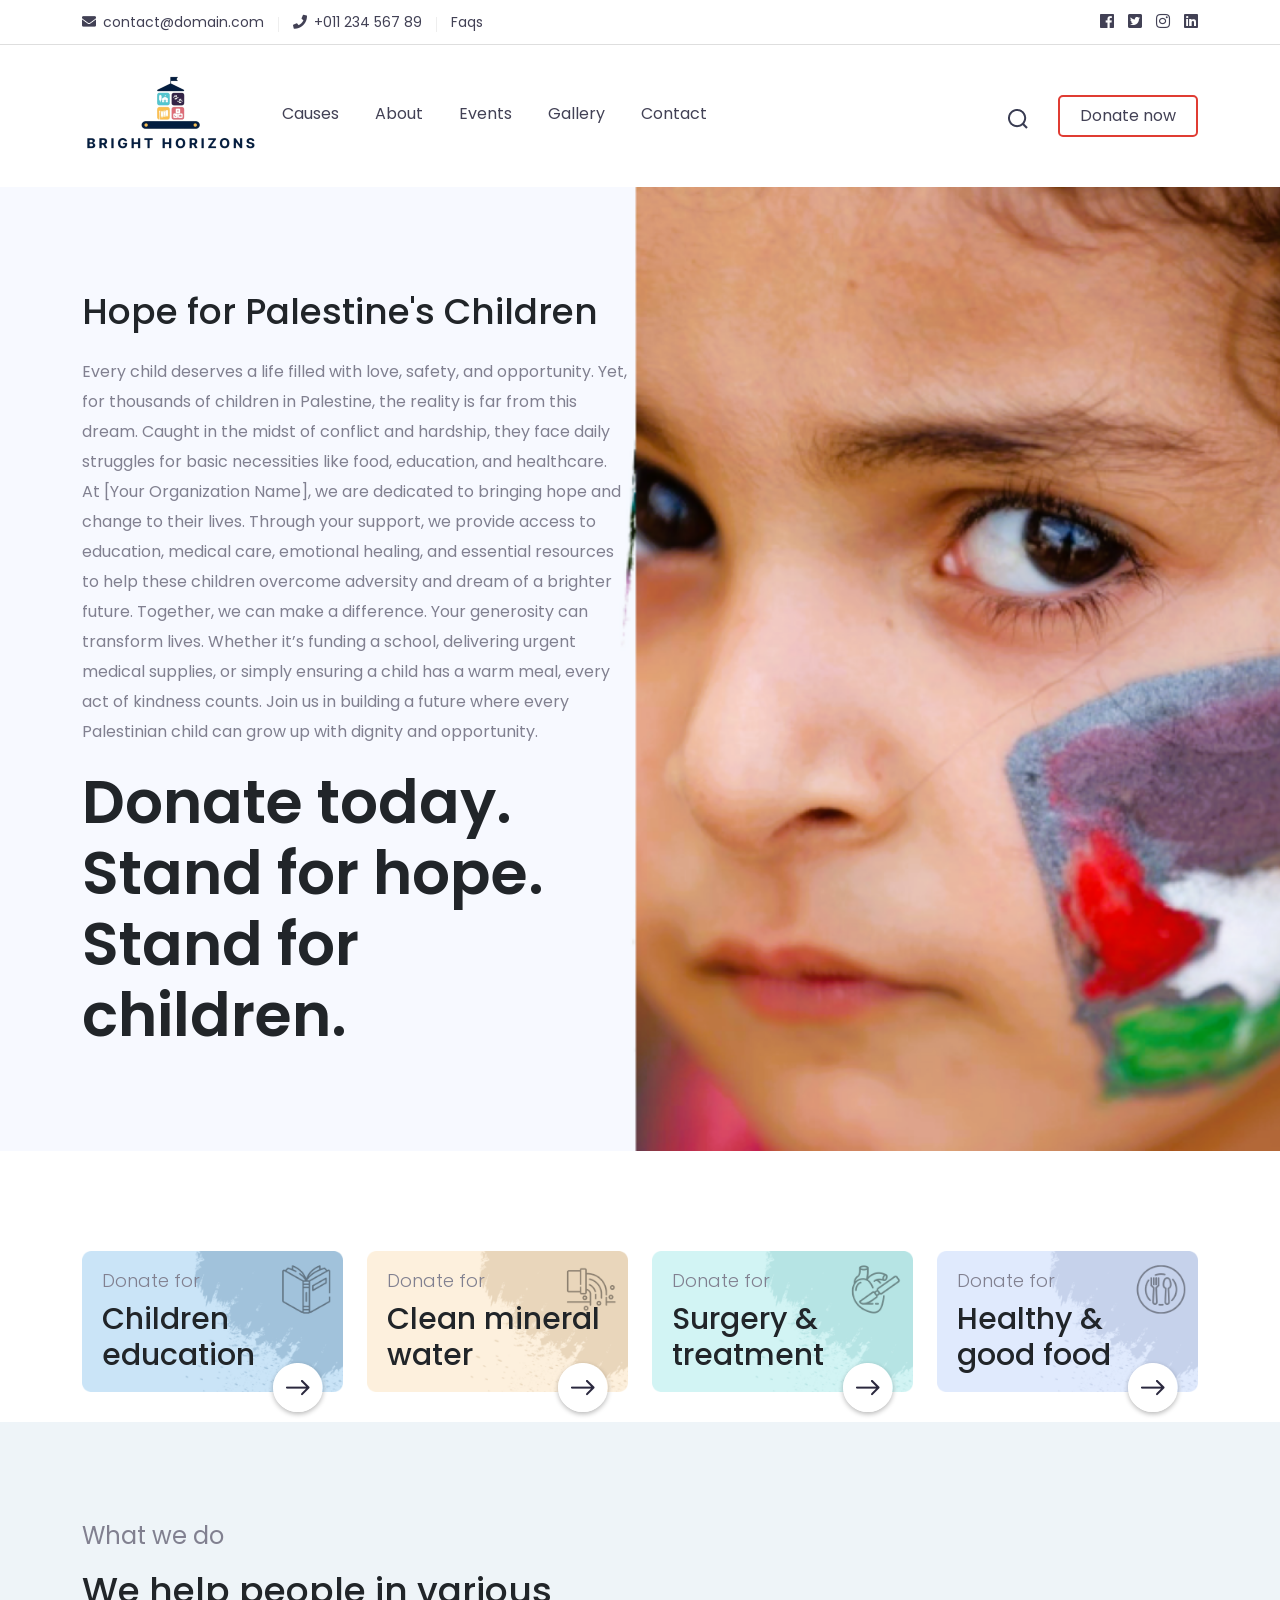
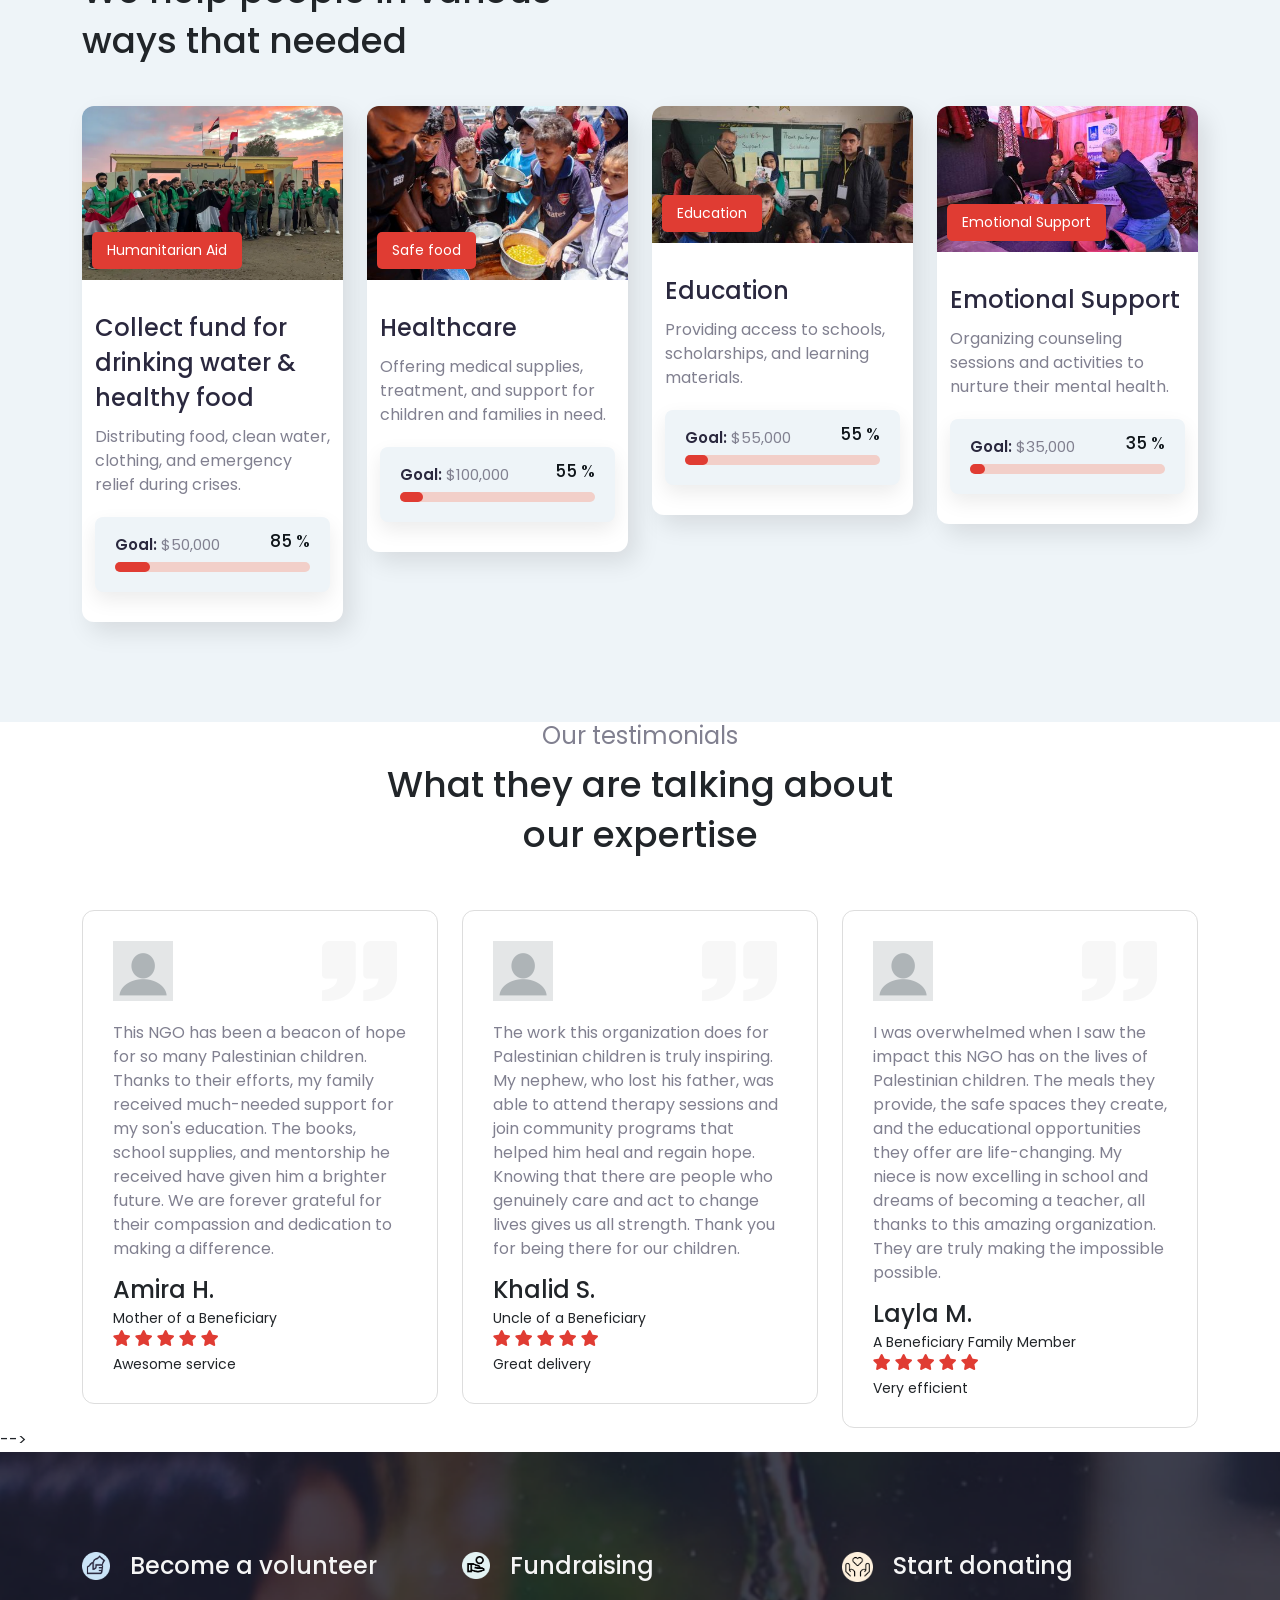
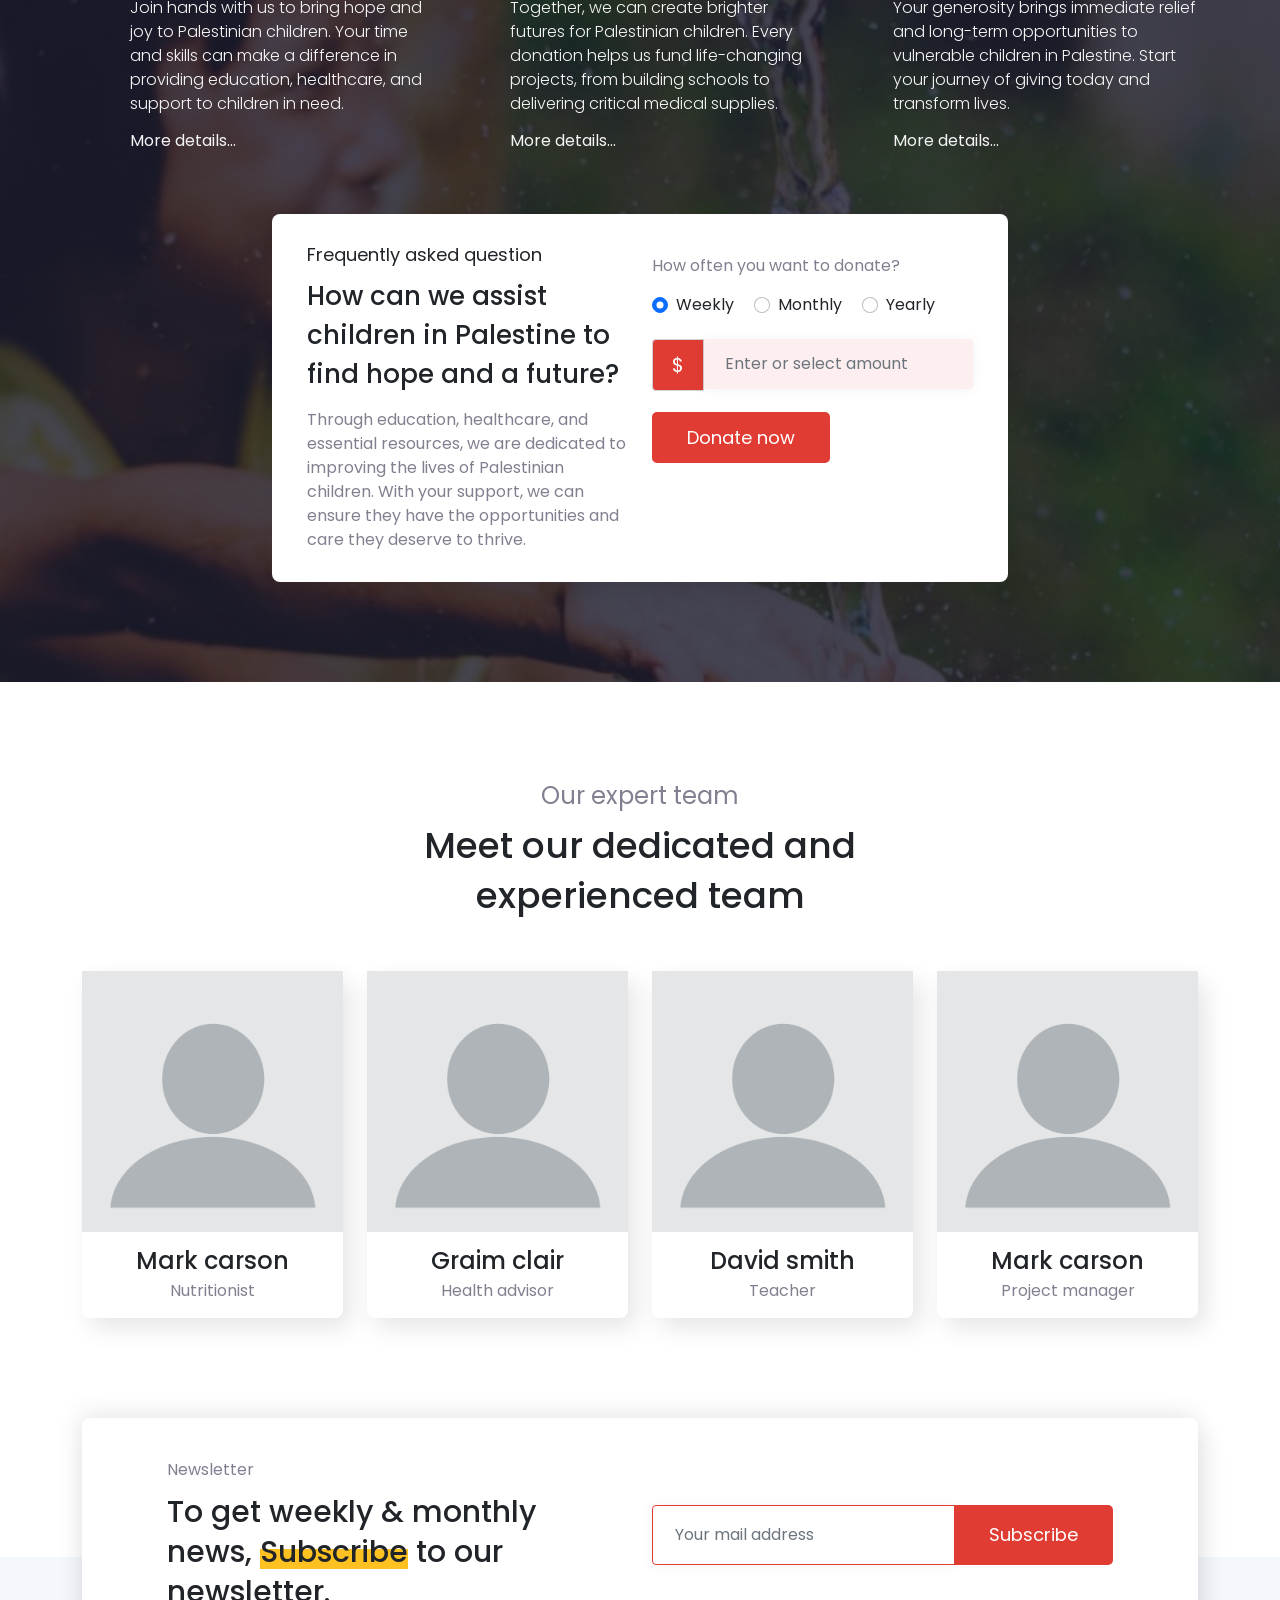
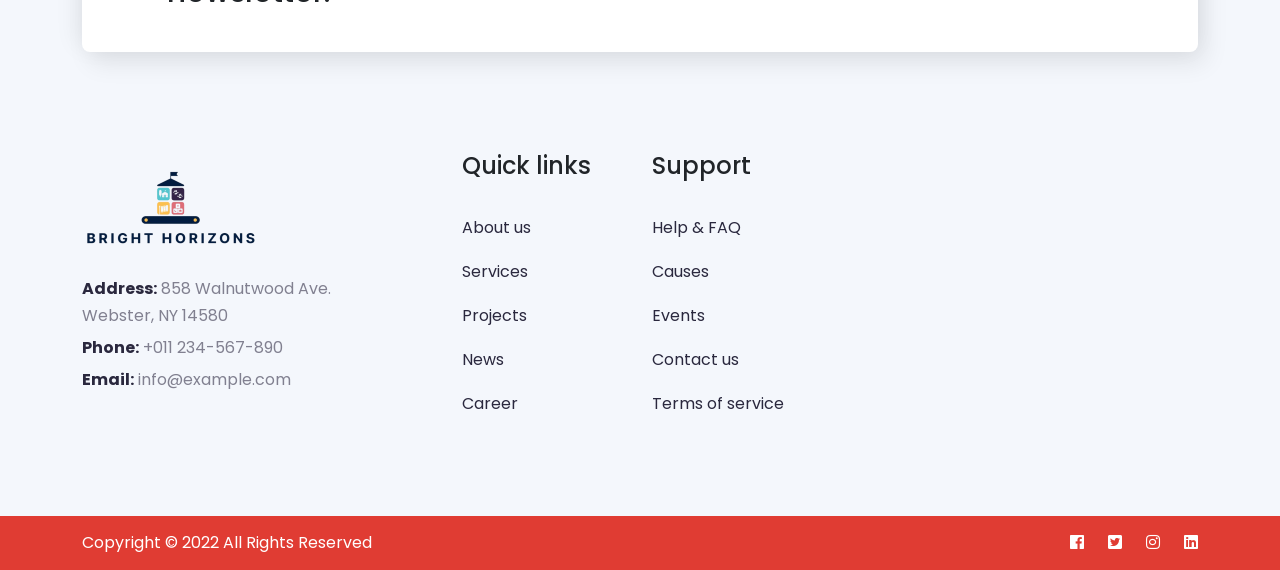
==== commit a79cadb8: "Header fix" ====
--- a/index.html
+++ b/index.html
@@ -594,6 +594,7 @@
 
     <!-- Subscribe Area -->
     <div id="footer-placeholder"></div>
+    <script src="assets/js/loader.js"></script>
     <script src="assets/js/jquery.min.js"></script>
     <!-- Bootstrap js -->
     <script src="assets/js/bootstrap.bundle.js"></script>
@@ -614,7 +615,7 @@
     <script src="assets/js/custom-progress-bar.js"></script>
     <script src="assets/js/custom-scroll-count.js"></script>
     <script src="assets/js/video.js"></script>
-    <script src="assets/js/loader.js"></script>
+    
 
 </body>
 
